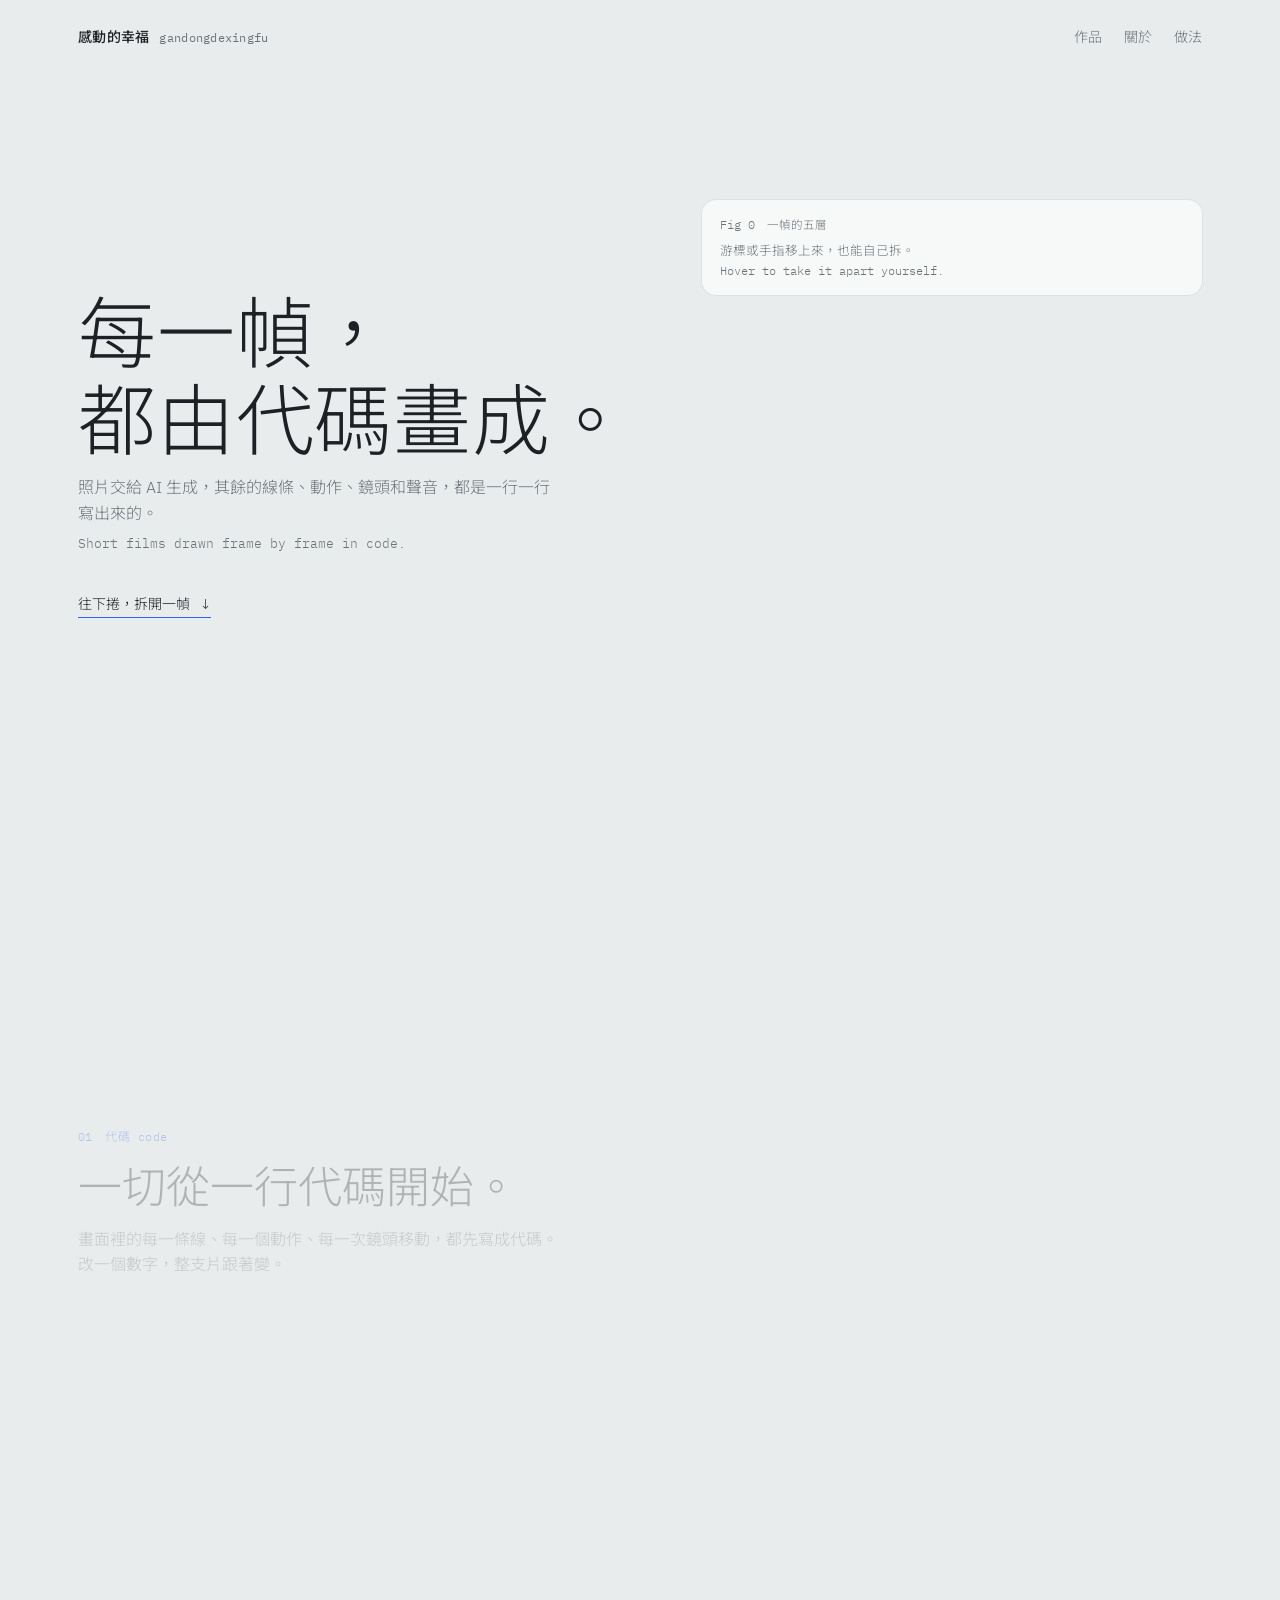
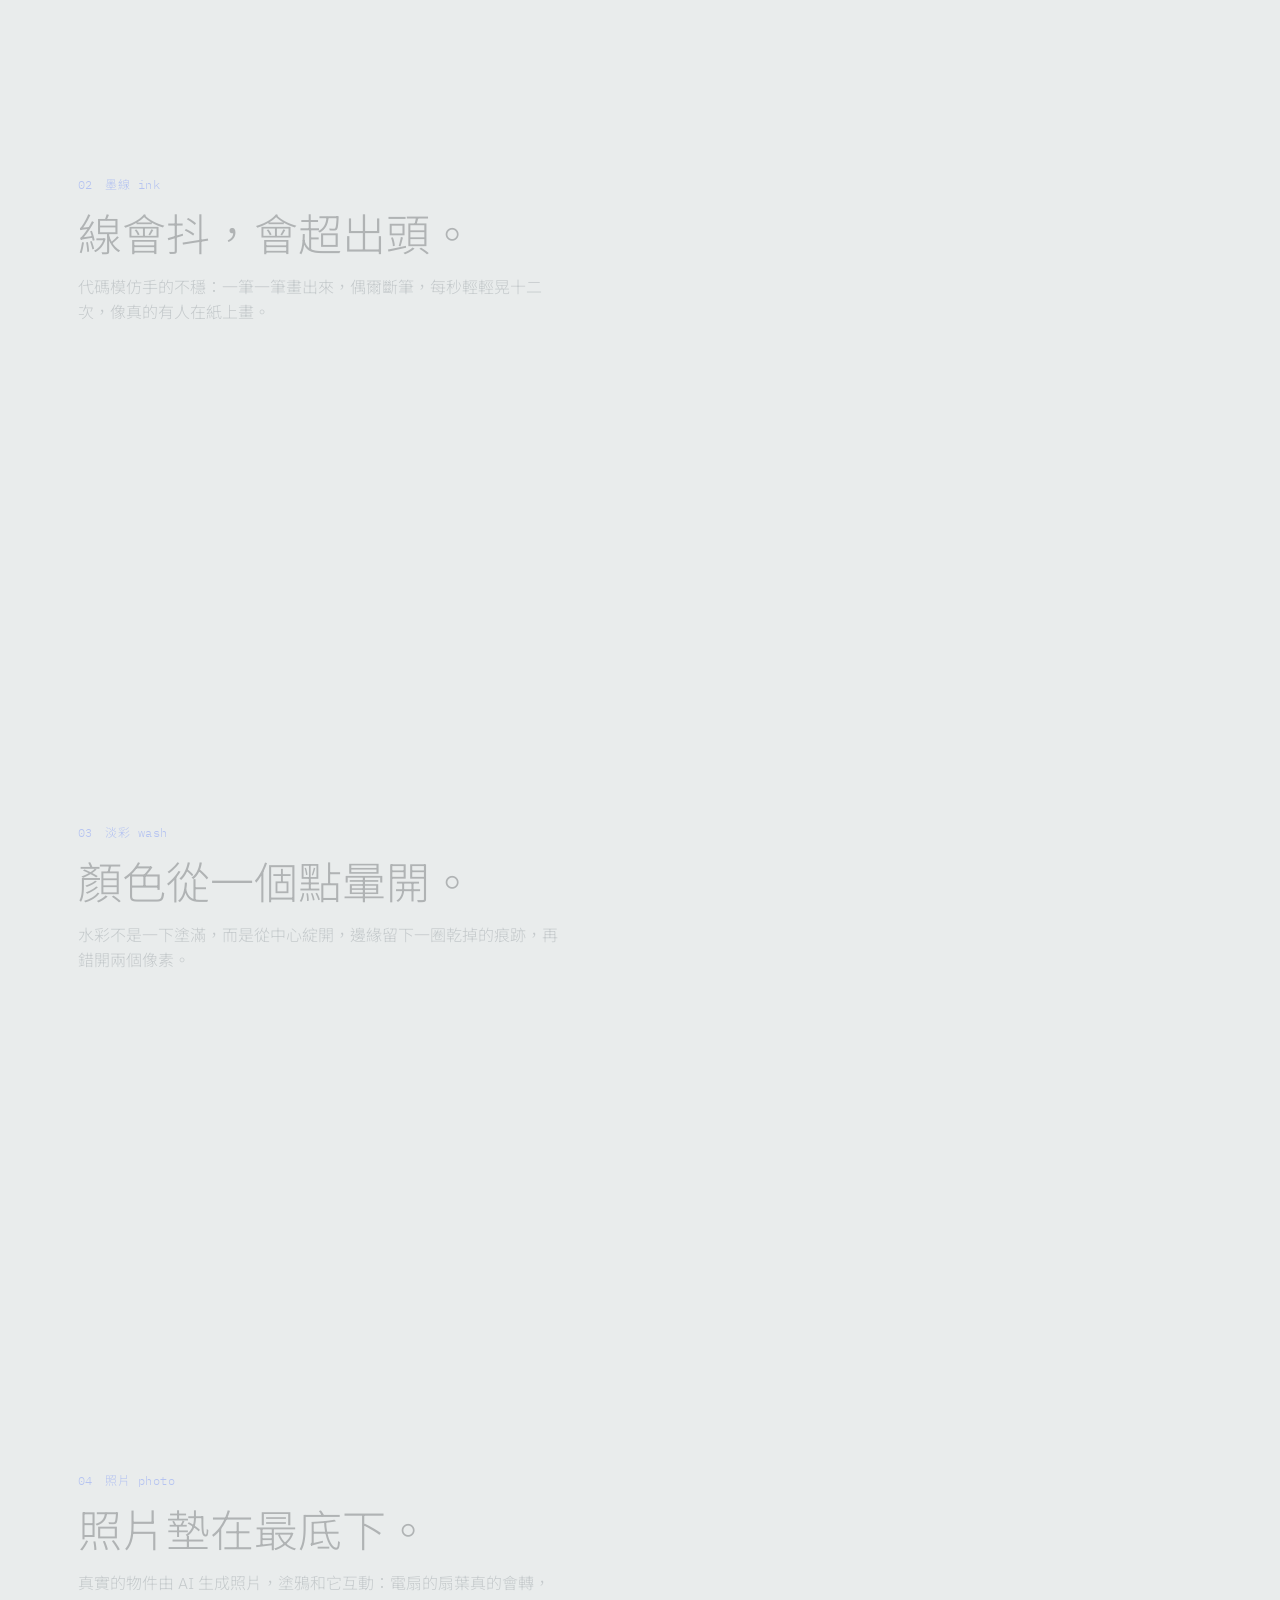
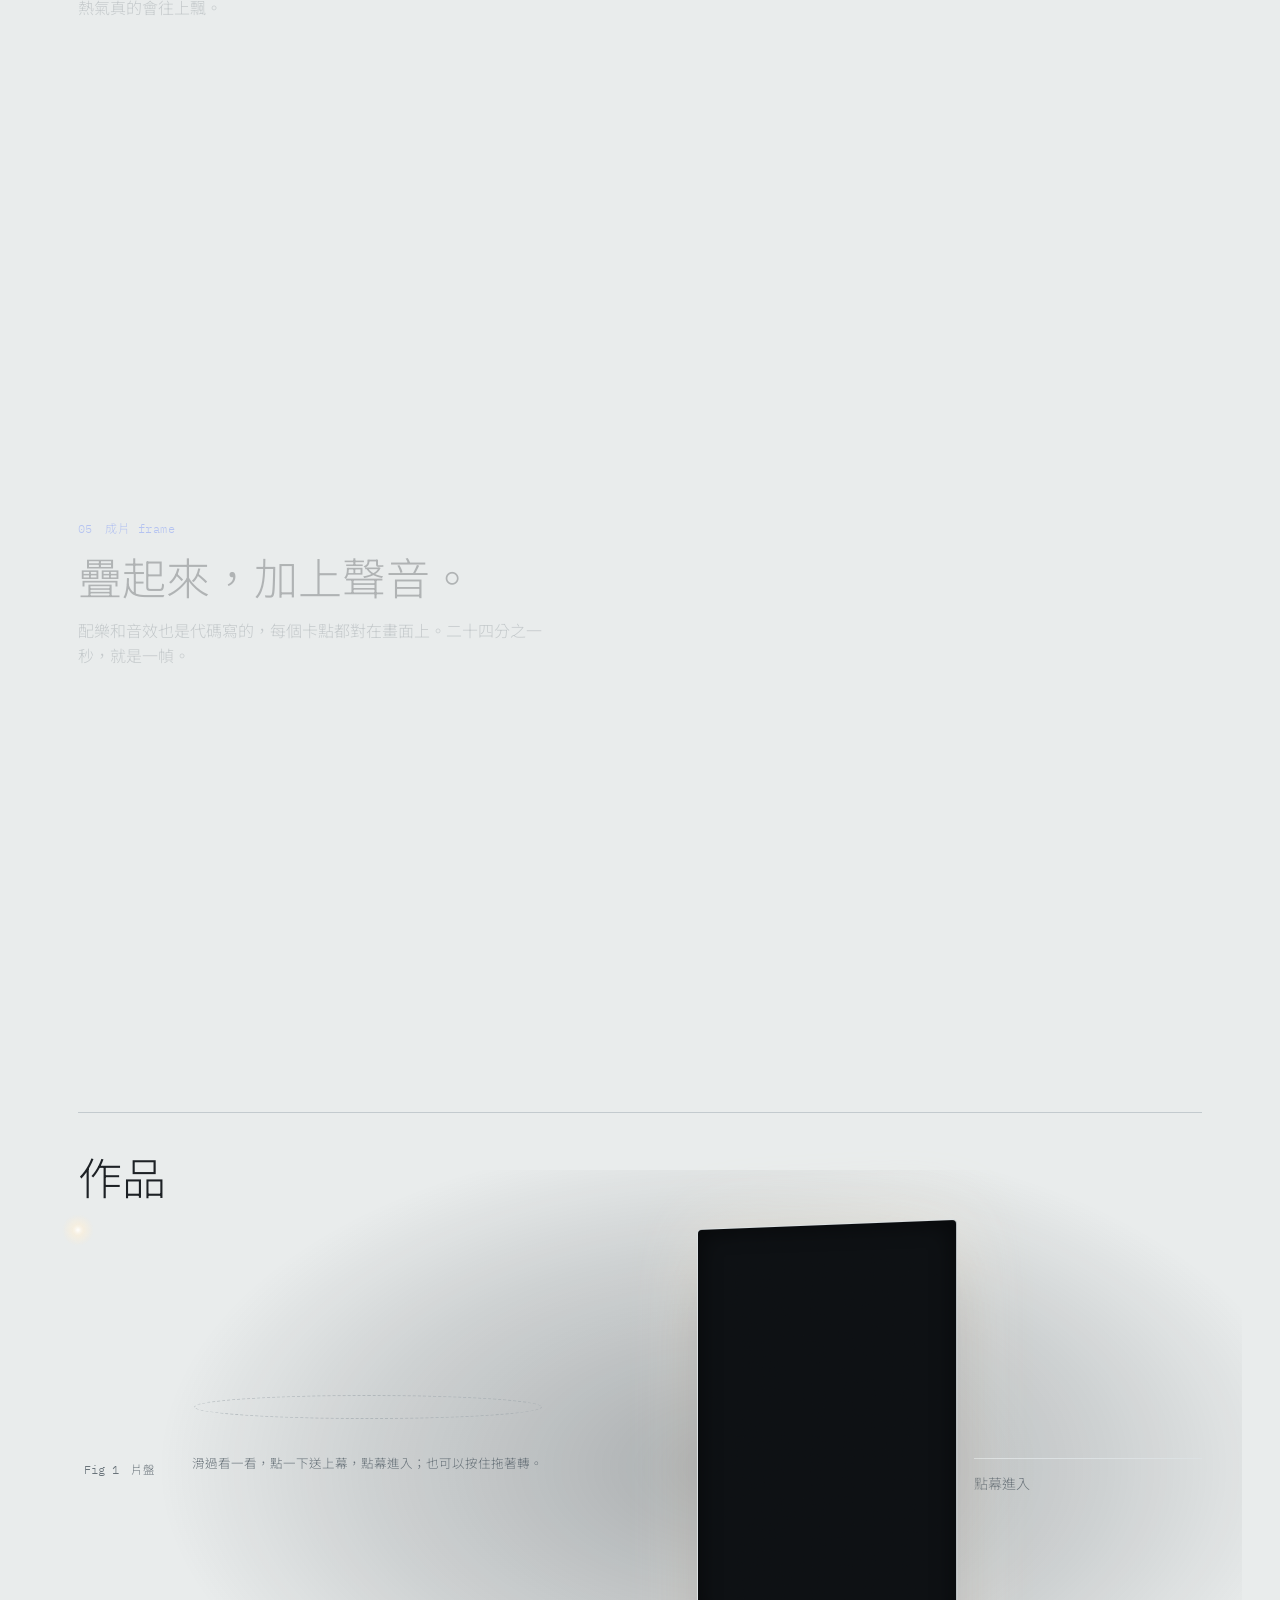
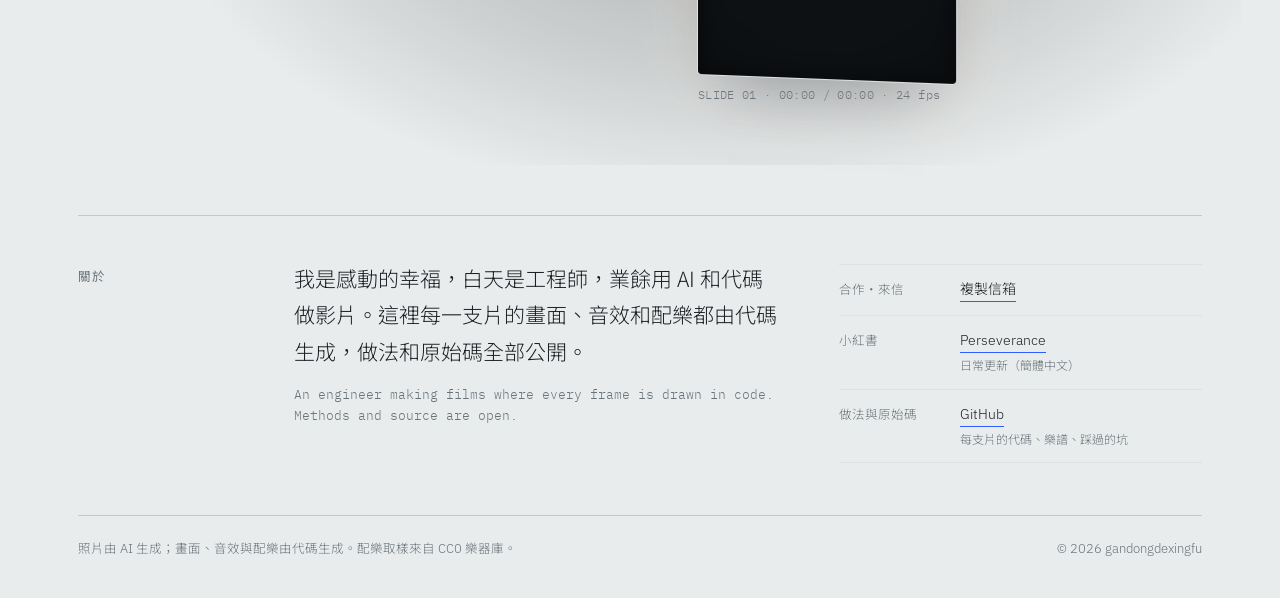
==== index.html @ 00708398 "「關於」改成三欄：標籤｜放大的自我介紹｜聯絡方式一列一列排，頂端對齊，加 GitHub 做法連結 Co-Authored-By: Claude Opus 5.5 <noreply@anthropic." ====
<!doctype html>
<html lang="zh-Hant">
<head>
<meta charset="utf-8">
<meta name="viewport" content="width=device-width, initial-scale=1">
<title>感動的幸福 · 代碼影像</title>
<meta name="description" content="每一幀都由代碼畫成的短片作品集。Short films where every frame is drawn in code.">
<link rel="icon" href="favicon.svg" type="image/svg+xml">
<link rel="icon" href="favicon-32.png" sizes="32x32" type="image/png">
<link rel="apple-touch-icon" href="apple-touch-icon.png">
<meta name="theme-color" content="#E9ECEC">
<meta property="og:type" content="website">
<meta property="og:site_name" content="感動的幸福">
<meta property="og:title" content="感動的幸福 · 每一幀，都由代碼畫成。">
<meta property="og:description" content="用代碼一幀一幀畫出來的短片作品集。滑過指紋，在片中前後移動。">
<meta property="og:url" content="https://gandongdexingfu.github.io/">
<meta property="og:image" content="https://gandongdexingfu.github.io/media/og.jpg">
<meta property="og:image:width" content="1200">
<meta property="og:image:height" content="630">
<meta name="twitter:card" content="summary_large_image">
<meta name="twitter:image" content="https://gandongdexingfu.github.io/media/og.jpg">
<link rel="preconnect" href="https://fonts.googleapis.com">
<link rel="preconnect" href="https://fonts.gstatic.com" crossorigin>
<link href="https://fonts.googleapis.com/css2?family=IBM+Plex+Mono:wght@400;500&family=IBM+Plex+Sans:wght@300;400;500&family=Noto+Sans+TC:wght@300;400;500&display=swap" rel="stylesheet">
<link rel="stylesheet" href="assets/site.css">
</head>
<body>
<div class="wrap">
  <header class="top">
    <a class="mark" href="./">感動的幸福<span>gandongdexingfu</span></a>
    <nav class="top"><a href="#works">作品</a><a href="#about">關於</a><a href="https://github.com/gandongdexingfu/lemo-opuscar/tree/main/mine">做法</a></nav>
  </header>

  <!-- 開場：往下捲，主圖黏在右邊，一層一層拆開一幀 -->
  <section class="story" id="story" aria-label="一幀畫面是怎麼做出來的">
    <div class="story-hero step" data-layer="">
      <h1 class="lines"><span>每一幀，</span><span>都由代碼畫成。</span></h1>
      <p class="rise">照片交給 AI 生成，其餘的線條、動作、鏡頭和聲音，都是一行一行寫出來的。
        <span class="en">Short films drawn frame by frame in code.</span></p>
      <a class="cue rise" href="#step-1">往下捲，拆開一幀<span aria-hidden="true">↓</span></a>
    </div>
    <div class="story-fig">
      <figure class="fig hero-fig" id="hero" data-tilt="3" data-lift="10" data-label="一幀畫面拆成五層：代碼、墨線、淡彩、照片、成片。">
        <div class="fig-head"><span>Fig 0　一幀的五層</span><span class="fig-read" aria-live="polite"></span></div>
        <div class="fig-stage"></div>
        <figcaption>游標或手指移上來，也能自己拆。<span class="en">Hover to take it apart yourself.</span></figcaption>
      </figure>
    </div>
    <ol class="story-steps">
      <li class="step" id="step-1" data-layer="code"><span class="n">01　代碼 code</span><h2>一切從一行代碼開始。</h2><p>畫面裡的每一條線、每一個動作、每一次鏡頭移動，都先寫成代碼。改一個數字，整支片跟著變。</p></li>
      <li class="step" data-layer="ink"><span class="n">02　墨線 ink</span><h2>線會抖，會超出頭。</h2><p>代碼模仿手的不穩：一筆一筆畫出來，偶爾斷筆，每秒輕輕晃十二次，像真的有人在紙上畫。</p></li>
      <li class="step" data-layer="wash"><span class="n">03　淡彩 wash</span><h2>顏色從一個點暈開。</h2><p>水彩不是一下塗滿，而是從中心綻開，邊緣留下一圈乾掉的痕跡，再錯開兩個像素。</p></li>
      <li class="step" data-layer="photo"><span class="n">04　照片 photo</span><h2>照片墊在最底下。</h2><p>真實的物件由 AI 生成照片，塗鴉和它互動：電扇的扇葉真的會轉，熱氣真的會往上飄。</p></li>
      <li class="step" data-layer="frame"><span class="n">05　成片 frame</span><h2>疊起來，加上聲音。</h2><p>配樂和音效也是代碼寫的，每個卡點都對在畫面上。二十四分之一秒，就是一幀。</p></li>
    </ol>
  </section>

  <section class="gallery" id="works" aria-labelledby="works-h">
    <div class="gallery-head reveal">
      <h2 id="works-h">作品</h2>
      <p class="stat" id="stat"></p>
    </div>
    <!-- 電腦版：幻燈機。轉盤懸在左邊，閱讀位置的那張射出光束，打在右邊的幕上；手機版：下面的卡片列表 -->
    <div class="projector reveal" id="shelf">
      <div class="proj-tray">
        <div class="float">
          <figure class="fig bare" id="tray" data-label="幻燈片轉盤：每張幻燈片是一支作品。">
            <div class="fig-head"><span>Fig 1　片盤</span><span class="fig-read" aria-live="polite"></span></div>
            <div class="fig-stage"></div>
          </figure>
        </div>
        <div class="float-shadow" aria-hidden="true"></div>
        <p class="proj-hint">滑過看一看，點一下送上幕，點幕進入；也可以按住拖著轉。</p>
      </div>
      <svg class="beam" id="beam" aria-hidden="true"><defs>
        <filter id="bW" x="-30%" y="-60%" width="160%" height="220%"><feGaussianBlur stdDeviation="18"/></filter>
        <filter id="bM" x="-20%" y="-40%" width="140%" height="180%"><feGaussianBlur stdDeviation="7"/></filter>
        <filter id="bS" x="-20%" y="-40%" width="140%" height="180%"><feGaussianBlur stdDeviation="3"/></filter>
        <linearGradient id="gHalo" gradientUnits="userSpaceOnUse"><stop offset="0" class="s" style="stop-opacity:.26"/><stop offset=".55" class="s" style="stop-opacity:.07"/><stop offset="1" class="s" style="stop-opacity:.05"/></linearGradient>
        <linearGradient id="gBody" gradientUnits="userSpaceOnUse"><stop offset="0" class="s" style="stop-opacity:.55"/><stop offset=".4" class="s" style="stop-opacity:.2"/><stop offset="1" class="s" style="stop-opacity:.1"/></linearGradient>
        <linearGradient id="gCore" gradientUnits="userSpaceOnUse"><stop offset="0" class="s" style="stop-opacity:.85"/><stop offset=".35" class="s" style="stop-opacity:.18"/><stop offset="1" class="s" style="stop-opacity:0"/></linearGradient>
        <radialGradient id="gSrc"><stop offset="0" style="stop-color:#fff;stop-opacity:.95"/><stop offset=".35" class="s" style="stop-opacity:.55"/><stop offset="1" class="s" style="stop-opacity:0"/></radialGradient>
      </defs><g class="beam-light"><path class="halo" fill="url(#gHalo)" filter="url(#bW)"/><path class="body" fill="url(#gBody)" filter="url(#bM)"/><path class="core" fill="url(#gCore)" filter="url(#bS)"/><circle class="src" r="16" fill="url(#gSrc)"/></g><path class="beam-edge"/></svg>
      <canvas class="dust" id="dust" aria-hidden="true"></canvas>
      <div class="proj-screen">
        <a class="screen" id="screen" href="#" aria-label="進入這支片">
          <video muted playsinline loop preload="none"></video>
          <img class="ghost" alt="" aria-hidden="true">
          <span class="grain" aria-hidden="true"></span>
          <span class="blank-frame" aria-hidden="true"></span>
          <span class="screen-go" aria-hidden="true">看這支片 →</span>
        </a>
        <div class="screen-read" id="screenRead">SLIDE 01 · 00:00 / 00:00 · 24 fps</div>
        <div class="proj-text" id="peek">
          <div class="card-head"><span class="p-fig"></span><span class="p-tag"></span></div>
          <h3 class="p-title"></h3><div class="en p-en"></div><p class="p-blurb"></p>
          <div class="p-go-link"><span class="p-go">點幕進入</span><span class="meta p-meta"></span></div>
        </div>
      </div>
    </div>
    <div class="filters reveal" id="filters" role="toolbar" aria-label="按風格篩選"></div>
    <div class="works" id="grid"></div>
  </section>

  <section class="about" id="about" aria-labelledby="about-h">
    <h2 id="about-h">關於</h2>
    <div class="about-body">
      <p>我是感動的幸福，白天是工程師，業餘用 AI 和代碼做影片。這裡每一支片的畫面、音效和配樂都由代碼生成，做法和原始碼全部公開。</p>
      <p class="en">An engineer making films where every frame is drawn in code. Methods and source are open.</p>
    </div>
    <dl class="contact">
      <div><dt>合作・來信</dt>
      <dd><button type="button" class="mail" data-m="=02bj5yav9Gb0V3bARTM0cnblh2Yhlma">複製信箱</button><span class="mail-out" aria-live="polite"></span></dd></div>
      <div><dt>小紅書</dt>
      <dd><a href="https://xhslink.cn/o/74lCxxGtSwO" target="_blank" rel="noopener">Perseverance</a><span class="note">日常更新（簡體中文）</span></dd></div>
      <div><dt>做法與原始碼</dt>
      <dd><a href="https://github.com/gandongdexingfu/lemo-opuscar/tree/main/mine" target="_blank" rel="noopener">GitHub</a><span class="note">每支片的代碼、樂譜、踩過的坑</span></dd></div>
    </dl>
  </section>

  <footer>
    <span>照片由 AI 生成；畫面、音效與配樂由代碼生成。配樂取樣來自 CC0 樂器庫。</span>
    <span>© 2026 gandongdexingfu</span>
  </footer>
</div>

<script src="assets/site.js"></script>
<script src="assets/tilt.js" defer></script>
<script src="assets/hairline/kernel.js"></script>
<script src="assets/figures.js"></script>
<script src="assets/hairline/frame.js"></script>
<script>
const calm = matchMedia('(prefers-reduced-motion: reduce)').matches;
// 開場：哪一段文字走到畫面中線，主圖就亮哪一層
const hero = FIG.mount(document.getElementById('hero'), 'frame', { rest: '← 移過來 →', intro: true });
const steps = [...document.querySelectorAll('#story .step')];
let now = null;
const pick = el => {
  if (el === now) return; now = el;
  steps.forEach(s => s.classList.toggle('on', s === el));
  const layer = el.dataset.layer || null;
  if (layer) hero.stopIntro();
  hero.point(layer);
};
const io = new IntersectionObserver(es => es.forEach(e => { if (e.isIntersecting) pick(e.target); }), { rootMargin: '-48% 0px -48% 0px' });
steps.forEach(s => io.observe(s));
</script>
<script>
// 捲進畫面時輕輕浮起
const rise = new IntersectionObserver(es => es.forEach(e => { if (e.isIntersecting) { e.target.classList.add('in'); rise.unobserve(e.target); } }), { rootMargin: '0px 0px -8% 0px' });
const watch = el => calm ? el.classList.add('in') : rise.observe(el);
document.querySelectorAll('.reveal').forEach(watch);

SITE.load('').then(([WORKS, FP]) => {
  const grid = document.getElementById('grid');
  const total = WORKS.reduce((a, w) => a + FP[w.id].dur, 0);
  document.getElementById('stat').textContent = `${WORKS.length} 支片 · 共 ${Math.floor(total / 60)} 分 ${Math.round(total % 60)} 秒 · 每一幀都是代碼`;
  // 風格篩選：從作品資料自動長出按鈕
  const bar = document.getElementById('filters'), styles = [...new Set(WORKS.map(w => w.style))];
  const mk = (label, key, n) => { const b = document.createElement('button'); b.type = 'button'; b.dataset.key = key; b.setAttribute('aria-pressed', key === '*'); b.innerHTML = `${label}<span>${n}</span>`; bar.appendChild(b); };
  mk('全部', '*', WORKS.length); styles.forEach(st => mk(st, st, WORKS.filter(w => w.style === st).length));
  const apply = key => { bar.querySelectorAll('button').forEach(b => b.setAttribute('aria-pressed', b.dataset.key === key)); grid.querySelectorAll('.card').forEach(p => { p.hidden = key !== '*' && p.dataset.style !== key; }); try { history.replaceState(null, '', key === '*' ? location.pathname : '?style=' + encodeURIComponent(key) + '#works'); } catch (e) {} };
  bar.addEventListener('click', e => { const b = e.target.closest('button'); if (b) apply(b.dataset.key); });
  WORKS.forEach((w, i) => {
    const D = FP[w.id].dur, n = w.chapters.length;
    const a = document.createElement('a'); a.className = 'card reveal'; a.dataset.tilt = '6'; a.href = `works/${w.id}/`; a.dataset.style = w.style; a.style.setProperty('--d', i * 90 + 'ms');
    a.innerHTML = `
      <div class="card-head"><span>${w.fig}</span><span><span class="style-tag">${SITE.esc(w.style)}</span>　${w.date}</span></div>
      <div class="card-stage"><img src="media/${w.id}.webp" alt="${SITE.esc(w.title)}的畫面" loading="lazy" decoding="async"></div>
      <div class="card-body"><h3>${SITE.esc(w.title)}</h3><div class="en">${SITE.esc(w.en)}</div><p>${SITE.esc(w.blurb)}</p></div>
      <div class="card-go"><span>看這支片</span><span class="meta">${D.toFixed(0)} 秒 · ${n} 段</span><span class="arrow" aria-hidden="true">→</span></div>`;
    grid.appendChild(a); watch(a);
  });
  const st0 = new URLSearchParams(location.search).get('style'); if (st0 && styles.includes(st0)) apply(st0);

  // —— 幻燈機：轉盤上一支作品一張幻燈片（新到舊），空位是「製作中」；閱讀位置的那張投在幕上 ——
  window.BIN = WORKS.map(w => [w.title, FP[w.id].dur, w.thumb]);
  const shelf = document.getElementById('shelf'), screen = document.getElementById('screen'), vid = screen.querySelector('video'), ghost = screen.querySelector('.ghost');
  const peek = document.getElementById('peek'), $ = c => peek.querySelector(c), sread = document.getElementById('screenRead'), go = null;
  const mmss = t => `${String(Math.floor(t / 60)).padStart(2, '0')}:${String(Math.floor(t % 60)).padStart(2, '0')}`;
  let onScreen = -2, slideNo = 0;
  const text = i => {
    const w = WORKS[i];
    peek.classList.toggle('blank', !w); screen.classList.toggle('blank', !w);
    if (!w) {
      screen.removeAttribute('href');
      $('.p-fig').textContent = 'Fig —'; $('.p-tag').textContent = '製作中';
      $('.p-title').textContent = '下一支片'; $('.p-en').textContent = 'Coming next';
      $('.p-blurb').textContent = '還在代碼裡，沒被畫出來。這一格先空著，留給下一支片。';
      $('.p-go').textContent = '敬請期待'; $('.p-meta').textContent = '';
      return;
    }
    screen.href = `works/${w.id}/`;
    $('.p-fig').textContent = w.fig; $('.p-tag').textContent = `${w.style}　${w.date}`;
    $('.p-title').textContent = w.title; $('.p-en').textContent = w.en; $('.p-blurb').textContent = w.blurb;
    $('.p-go').textContent = '點幕進入'; $('.p-meta').textContent = `${FP[w.id].dur.toFixed(0)} 秒 · ${w.chapters.length} 段`;
  };
  const readout = () => { const w = WORKS[onScreen], D = w ? FP[w.id].dur : 0; sread.textContent = `SLIDE ${String(slideNo).padStart(2, '0')} · ${mmss(w ? vid.currentTime : 0)} / ${mmss(D)} · 24 fps`; };
  vid.addEventListener('timeupdate', readout);
  // 換片：幕先暗一下，換上新片，再帶一點閃爍亮起來（像真的幻燈機）
  const project = i => {
    if (i === onScreen) return;
    onScreen = i; slideNo = i + 1; ghost.classList.remove('on');
    screen.classList.remove('flick'); screen.classList.add('dark');
    setTimeout(() => {
      const w = WORKS[i];
      if (w) { vid.poster = `media/${w.id}.webp`; vid.src = `media/${w.id}.mp4`; vid.play().catch(() => {}); } else { vid.pause(); vid.removeAttribute('src'); vid.removeAttribute('poster'); vid.load(); }
      text(i); readout();
      screen.classList.remove('dark'); void screen.offsetWidth; screen.classList.add('flick');
    }, calm ? 0 : 160);
  };
  // 滑過別張：幕上淡淡浮出它的影子，像對焦前
  const preview = i => {
    const w = WORKS[i];
    if (i < 0 || i === onScreen || !w) { ghost.classList.remove('on'); return; }
    ghost.src = `media/${w.id}.webp`; ghost.classList.add('on');
  };
  project(0);
  FIG.load('assets/hairline/carousel.js').then(() => {
    let atRead = 0, dragged = false, x0 = 0;
    const idx = t => { const m = /^(\d+) · /.exec(t); return m ? +m[1] - 1 : -1; };
    const tray = FIG.mount(document.getElementById('tray'), 'carousel', { rest: '滑過 · 點選 · 拖動', onRead: t => {
      const i = idx(t);
      if (i >= 0 && dragged) { atRead = i; project(i); } // 拖著轉：停在前面的那張直接上幕
      preview(t === 'rest' ? -1 : i);
    } });
    const st = tray.stage;
    // 不用瀏覽器的 click：按下到放開之間轉盤在轉、幻燈片前後順序重排，瀏覽器會把那次點擊丟掉。
    // 改成自己記：按下時選中哪一張就立刻送上幕。轉盤只負責選片；要進入作品頁，點幕。
    let downIdx = -1, wasRead = false;
    st.addEventListener('pointerdown', e => {
      dragged = false; x0 = e.clientX;
      downIdx = idx(tray.text); wasRead = downIdx === atRead; // 轉盤圖自己的 pointerdown 先跑，讀數已經是被按下的那張
      if (downIdx >= 0 && !wasRead) { atRead = downIdx; project(downIdx); }
    });
    st.addEventListener('pointermove', e => { if (e.buttons && Math.abs(e.clientX - x0) > 6) dragged = true; });
    addEventListener('pointerup', () => { downIdx = -1; });
    // 光束：從閱讀位置那張幻燈片的鏡頭射出，向幕發散。三層：外圈的散光、光錐本體、中心最亮的一束；
    // 越靠近鏡頭越亮，越遠越淡；邊緣是糊的；光裡有灰塵在飄；光的顏色跟著幕上的畫面變，幕的四周被照亮
    const beam = document.getElementById('beam'), dust = document.getElementById('dust'), dx = dust.getContext('2d');
    const halo = beam.querySelector('.halo'), body = beam.querySelector('.body'), core = beam.querySelector('.core'), src = beam.querySelector('.src'), edge = beam.querySelector('.beam-edge');
    const grads = ['gHalo', 'gBody', 'gCore'].map(id => document.getElementById(id));
    let live = false, flick = 1, flickT = 0, geo = null;
    const motes = Array.from({ length: 70 }, () => ({ s: Math.random(), w: Math.random() * 2 - 1, v: .02 + Math.random() * .05, ph: Math.random() * 6.28, r: .5 + Math.random() * 1.3 }));
    const tint = document.createElement('canvas'); tint.width = 6; tint.height = 10; const tx = tint.getContext('2d', { willReadFrequently: true });
    let tintT = 0;
    const sampleTint = now => {
      if (now - tintT < 450 || vid.paused || vid.readyState < 2) return; tintT = now;
      try {
        tx.drawImage(vid, 0, 0, 6, 10); const d = tx.getImageData(0, 0, 6, 10).data; let r = 0, g = 0, b = 0;
        for (let k = 0; k < d.length; k += 4) { r += d[k]; g += d[k + 1]; b += d[k + 2]; }
        const n = d.length / 4, mix = (c, w) => Math.round(c / n * .45 + w * .55); // 一半是畫面的顏色，一半是燈泡的暖白
        shelf.style.setProperty('--beam', `${mix(r, 255)} ${mix(g, 240)} ${mix(b, 214)}`);
      } catch (e) {}
    };
    const aim = now => {
      if (!live) return;
      const b = shelf.getBoundingClientRect(), s = st.getBoundingClientRect(), m = st.querySelector('svg [class~="dot"]').getBoundingClientRect(), r = screen.getBoundingClientRect();
      const ox = m.left + m.width / 2 - b.left, oy = m.top - b.top + s.height * 0.13, sx = r.left - b.left + 3, t = r.top - b.top + 4, u = r.bottom - b.top - 4, my = (t + u) / 2;
      if (now - flickT > 90) { flickT = now; flick = calm ? 1 : .93 + Math.random() * .07; } // 燈泡的電流不穩：光輕輕地抖
      beam.setAttribute('viewBox', `0 0 ${b.width} ${b.height}`);
      beam.style.opacity = flick;
      grads.forEach(gr => { gr.setAttribute('x1', ox); gr.setAttribute('y1', oy); gr.setAttribute('x2', sx); gr.setAttribute('y2', my); });
      const cone = (a, spread, over = 0) => `M${ox} ${oy - a}L${sx + over} ${t - spread}L${sx + over} ${u + spread}L${ox} ${oy + a}Z`;
      halo.setAttribute('d', cone(16, 34, 30)); body.setAttribute('d', cone(5, 2)); core.setAttribute('d', `M${ox} ${oy - 2}L${sx} ${my - (u - t) * .22}L${sx} ${my + (u - t) * .22}L${ox} ${oy + 2}Z`);
      src.setAttribute('cx', ox); src.setAttribute('cy', oy);
      edge.setAttribute('d', `M${ox} ${oy - 5}L${sx} ${t}M${ox} ${oy + 5}L${sx} ${u}`);
      // 灰塵：在光錐裡慢慢往幕的方向飄，靠中間的比較亮，一閃一閃
      const dpr = Math.min(2, devicePixelRatio || 1);
      if (dust.width !== Math.round(b.width * dpr)) { dust.width = Math.round(b.width * dpr); dust.height = Math.round(b.height * dpr); }
      dx.setTransform(dpr, 0, 0, dpr, 0, 0); dx.clearRect(0, 0, b.width, b.height);
      const col = getComputedStyle(shelf).getPropertyValue('--beam').trim() || '255 240 214';
      motes.forEach(q => {
        if (!calm) { q.s += q.v / 60; q.ph += .03; if (q.s > 1) { q.s = 0; q.w = Math.random() * 2 - 1; } }
        const ww = q.w + Math.sin(q.ph) * .06, x = ox + (sx - ox) * q.s, half = 5 + ((u - t) / 2 - 5) * q.s, y = oy + (my - oy) * q.s + ww * half;
        const a = (1 - Math.abs(ww) * .7) * Math.sin(q.s * Math.PI) * (.35 + .35 * Math.sin(q.ph * 2.3)) * flick;
        dx.fillStyle = `rgb(${col} / ${Math.max(0, a).toFixed(3)})`; dx.beginPath(); dx.arc(x, y, q.r, 0, 6.283); dx.fill();
      });
      sampleTint(now);
      requestAnimationFrame(aim);
    };
    new IntersectionObserver(es => es.forEach(e => { const was = live; live = e.isIntersecting; if (live && !was) requestAnimationFrame(aim); })).observe(shelf);
    // 開場捲完「成片」：那一幀離開主圖，沿著弧線飛進轉盤，落在閱讀位置的那張幻燈片上
    if (!calm && matchMedia('(min-width: 901px)').matches) {
      const heroFig = document.getElementById('hero'), story = document.getElementById('story');
      const courier = document.createElement('div'); courier.className = 'courier'; courier.setAttribute('aria-hidden', 'true');
      courier.innerHTML = '<svg viewBox="0 0 54 96"><rect x="1" y="1" width="52" height="94" rx="5"/><rect x="10" y="6" width="34" height="84" rx="2"/>' +
        Array.from({ length: 9 }, (_, k) => `<rect x="3" y="${8 + k * 9.6}" width="4" height="5" rx="1"/><rect x="47" y="${8 + k * 9.6}" width="4" height="5" rx="1"/>`).join('') + '</svg>';
      document.body.appendChild(courier);
      // 一次性的飛行：捲過開場結尾的那一刻自己飛完（約 1.1 秒），落地就消失；中途停下也不會留在半空。
      // 往回捲到開場裡面，下次再往下捲會重新飛一次。
      let state = 'ready', t0 = 0;
      const DUR = 1100;
      const frame = now => {
        if (state !== 'flying') return;
        const p = Math.min(1, (now - t0) / DUR), e = p < .5 ? 2 * p * p : 1 - Math.pow(-2 * p + 2, 2) / 2;
        const f = heroFig.querySelector('.fig-stage').getBoundingClientRect(), m = st.querySelector('svg [class~="dot"]').getBoundingClientRect();
        const x0 = f.left + f.width * 0.42, y0 = Math.max(110, f.top + f.height * 0.5), x1 = m.left + m.width / 2, y1 = m.top + st.getBoundingClientRect().height * 0.13;
        const cx = (x0 + x1) / 2 - 90, cy = Math.max(90, Math.min(y0, y1) - 70);
        const x = (1 - e) ** 2 * x0 + 2 * (1 - e) * e * cx + e * e * x1, y = (1 - e) ** 2 * y0 + 2 * (1 - e) * e * cy + e * e * y1;
        courier.style.transform = `translate(${x}px, ${y}px) translate(-50%, -50%) scale(${1.25 - e * .85}) rotate(${-14 * Math.sin(e * Math.PI)}deg)`;
        courier.style.opacity = Math.min(1, p / .08, (1 - e) / .14);
        if (p < 1) return requestAnimationFrame(frame);
        state = 'done'; courier.style.opacity = 0;
        screen.classList.remove('flick'); void screen.offsetWidth; screen.classList.add('flick');
      };
      const watch = () => {
        const sb = story.getBoundingClientRect(), pb = shelf.getBoundingClientRect(), vh = innerHeight;
        heroFig.style.setProperty('--gone', sb.bottom < vh * 0.62 ? 1 : 0);
        if (state === 'ready' && sb.bottom < vh * 0.6 && pb.top < vh) { state = 'flying'; t0 = performance.now(); requestAnimationFrame(frame); }
        if (state === 'done' && sb.bottom > vh * 0.85) { state = 'ready'; courier.style.opacity = 0; }
      };
      addEventListener('scroll', watch, { passive: true }); watch();
    }
  });
  // 進入作品頁：支援的瀏覽器裡，幕會直接放大成作品頁的播放器
  const enter = () => { const w = WORKS[onScreen]; if (w) location.href = `works/${w.id}/`; };
});
// 信箱不寫明文：存成反轉的 base64，點按鈕才組回並複製
document.querySelectorAll('button.mail').forEach(b => b.addEventListener('click', async () => {
  const m = atob(b.dataset.m.split('').reverse().join('')), out = b.nextElementSibling;
  try { await navigator.clipboard.writeText(m); out.textContent = '已複製：' + m; }
  catch { out.textContent = m; }
}));
</script>
</body>
</html>
---- assets/site.css ----
:root {
  --page: #E9ECEC;
  --plate: #F7F8F8;
  --ink: #1D2125;
  --dim: #69737A;
  --line: #C3CACE;
  --faint: #DCE1E3;
  --signal: #2F5BFF;
  --edge: #98A1A7;
  --sans: "IBM Plex Sans", "Noto Sans TC", system-ui, sans-serif;
  --mono: "IBM Plex Mono", "Noto Sans TC", ui-monospace, monospace;
}
@media (prefers-color-scheme: dark) {
  :root:not([data-theme="light"]) { --page: #15191C; --plate: #1C2126; --ink: #E6EAEC; --dim: #8D979E; --line: #3A434A; --faint: #283037; --signal: #7C98FF; --edge: #5E686F; }
}
:root[data-theme="dark"] { --page: #15191C; --plate: #1C2126; --ink: #E6EAEC; --dim: #8D979E; --line: #3A434A; --faint: #283037; --signal: #7C98FF; --edge: #5E686F; }

* { box-sizing: border-box; }
html { -webkit-text-size-adjust: 100%; }
body { margin: 0; background: var(--page); color: var(--ink); font-family: var(--sans); font-weight: 300; line-height: 1.6; }
a { color: inherit; }
:focus-visible { outline: 1.5px solid var(--signal); outline-offset: 3px; border-radius: 4px; }

.wrap { max-width: 1180px; margin: 0 auto; padding: 0 28px; }
header.top { display: flex; justify-content: space-between; align-items: baseline; padding: 26px 0 0; font-size: 14px; }
.mark { font-weight: 500; letter-spacing: .02em; text-decoration: none; }
.mark span { color: var(--dim); font-family: var(--mono); font-size: 12px; margin-left: 10px; font-weight: 400; }
nav.top a { text-decoration: none; color: var(--dim); margin-left: 22px; }
nav.top a:hover { color: var(--ink); }

.intro { padding: 72px 0 64px; display: grid; grid-template-columns: minmax(0, 1fr) minmax(0, 500px); gap: 56px; align-items: center; }
.intro-text { max-width: 640px; }
.intro h1 { font-family: "Noto Sans TC", var(--sans); font-weight: 300; font-size: clamp(34px, 5.2vw, 60px); line-height: 1.18; letter-spacing: .01em; margin: 0; }
.intro p { margin: 22px 0 0; color: var(--dim); font-size: 16px; max-width: 34em; }
.intro p .en { display: block; font-family: var(--mono); font-size: 12.5px; margin-top: 6px; }

.filters { display: flex; flex-wrap: wrap; gap: 8px 22px; padding: 0 0 22px; font-size: 14px; }
.filters button { font: inherit; background: none; border: 0; padding: 4px 0; color: var(--dim); cursor: pointer; border-bottom: 1.5px solid transparent; }
.filters button:hover { color: var(--ink); }
.filters button[aria-pressed="true"] { color: var(--ink); border-bottom-color: var(--signal); }
.filters button span { font-family: var(--mono); font-size: 11.5px; margin-left: 5px; color: var(--dim); }
.plate[hidden] { display: none; }
.style-tag { color: var(--ink); }
.works { display: grid; grid-template-columns: repeat(2, minmax(0, 1fr)); gap: 28px; padding-bottom: 96px; }
.plate { background: var(--plate); border-radius: 14px; padding: 18px 20px 16px; box-shadow: 0 0 0 1px var(--faint); display: flex; flex-direction: column; }
.plate-head, .plate-foot { display: flex; justify-content: space-between; font-family: var(--mono); font-size: 11.5px; color: var(--dim); }
.stage { position: relative; margin: 16px auto 0; width: min(100%, 300px); aspect-ratio: 9 / 16; border-radius: 6px; overflow: hidden; background: var(--faint); cursor: ew-resize; }
.stage video, .stage img { position: absolute; inset: 0; width: 100%; height: 100%; object-fit: cover; display: block; }
.stage .hint { position: absolute; left: 50%; bottom: 12px; transform: translateX(-50%); font-family: var(--mono); font-size: 11px; color: #fff; background: rgba(20,24,28,.55); padding: 3px 9px; border-radius: 999px; pointer-events: none; transition: opacity .3s; white-space: nowrap; }
.stage:hover .hint, .stage.scrubbing .hint { opacity: 0; }

.title { margin: 20px 0 0; }
.title h2 { font-family: "Noto Sans TC", var(--sans); font-weight: 400; font-size: 24px; margin: 0; letter-spacing: .02em; }
.title .en { font-size: 14px; color: var(--dim); margin-top: 2px; }
.title p { font-size: 14.5px; margin: 10px 0 0; max-width: 32em; }

/* 指紋：音量波形＋章節刻度＋安靜段；游標位置＝畫面位置 */
.print { position: relative; margin-top: 18px; height: 54px; cursor: ew-resize; touch-action: pan-y; }
.print svg { position: absolute; inset: 0; width: 100%; height: 100%; overflow: visible; }
.print .lv { stroke: var(--ink); stroke-width: 1; opacity: .55; }
.print .tick { stroke: var(--ink); stroke-width: 1; }
.print .sil { fill: var(--faint); }
.print .base { stroke: var(--line); stroke-width: 1; }
.print .head { stroke: var(--signal); stroke-width: 1.25; }
.print .chap.on { opacity: 1; }
.readout { margin-top: 8px; font-family: var(--mono); font-size: 12px; display: flex; justify-content: space-between; color: var(--dim); }
.readout b { font-weight: 500; color: var(--ink); }

.actions { margin-top: 14px; display: flex; gap: 18px; font-size: 13.5px; }
.actions button, .actions a { font: inherit; background: none; border: 0; padding: 0; color: var(--ink); cursor: pointer; text-decoration: underline; text-decoration-color: var(--line); text-underline-offset: 4px; }
.actions button:hover, .actions a:hover { text-decoration-color: var(--signal); }

.spec { margin: 16px 0 0; padding: 12px 0 0; border-top: 1px solid var(--faint); display: grid; grid-template-columns: max-content 1fr; gap: 4px 18px; font-size: 13px; }
.spec dt { color: var(--dim); }
.spec dd { margin: 0; }

footer { border-top: 1px solid var(--line); padding: 22px 0 40px; font-size: 12.5px; color: var(--dim); display: flex; justify-content: space-between; gap: 20px; flex-wrap: wrap; }

@media (max-width: 760px) {
  .wrap { padding: 0 16px; }
  .intro { padding: 56px 0 40px; }
  .works { grid-template-columns: 1fr; gap: 20px; }
  .stage { width: min(100%, 320px); }
  nav.top a { margin-left: 14px; }
  .mark span { display: none; }
}
@media (prefers-reduced-motion: reduce) { * { transition: none !important; } }

.title h2 a { text-decoration: none; }
.title h2 a:hover { text-decoration: underline; text-decoration-color: var(--signal); text-underline-offset: 5px; text-decoration-thickness: 1.5px; }

/* —— 作品頁 —— */
.crumb { padding: 40px 0 0; font-size: 13.5px; color: var(--dim); }
.crumb a { color: var(--dim); text-decoration: none; }
.crumb a:hover { color: var(--ink); }
.work { display: grid; grid-template-columns: minmax(0, 400px) minmax(0, 1fr); gap: 56px; padding: 28px 0 80px; align-items: start; }
.work .plate { position: sticky; top: 20px; }
/* 影片按螢幕高度縮放：整塊（影片＋指紋＋播放鍵）永遠裝得進一個螢幕，播放鍵一打開就看得到 */
.work .stage { width: auto; height: clamp(340px, calc(100vh - 300px), 640px); height: clamp(340px, calc(100svh - 300px), 640px); max-width: 100%; }
.work h1 { font-family: "Noto Sans TC", var(--sans); font-weight: 300; font-size: clamp(34px, 4.4vw, 52px); line-height: 1.15; margin: 0; }
.work .en { color: var(--dim); margin-top: 6px; }
.work .lede { font-size: 16.5px; margin: 22px 0 0; max-width: 32em; }
.chapters { list-style: none; margin: 34px 0 0; padding: 0; border-top: 1px solid var(--faint); }
.chapters li { border-bottom: 1px solid var(--faint); }
.chapters button { width: 100%; display: grid; grid-template-columns: 72px 1fr; gap: 12px; text-align: left; font: inherit; font-size: 15px; color: var(--ink); background: none; border: 0; padding: 9px 4px; cursor: pointer; }
.chapters button span:first-child { font-family: var(--mono); font-size: 12px; color: var(--dim); padding-top: 3px; }
.chapters button:hover { background: var(--plate); }
.chapters li.on button { color: var(--signal); }
.chapters li.on button span:first-child { color: var(--signal); }
.links { margin-top: 26px; display: flex; flex-wrap: wrap; gap: 8px 22px; font-size: 14px; }
.links a { text-decoration: underline; text-decoration-color: var(--line); text-underline-offset: 4px; }
.links a:hover { text-decoration-color: var(--signal); }

.bts { padding: 8px 0 72px; }
.bts > h2 { font-family: "Noto Sans TC", var(--sans); font-weight: 300; font-size: 30px; margin: 0; }
.bts > p { color: var(--dim); margin: 8px 0 0; max-width: 40em; }
.pair { display: grid; grid-template-columns: minmax(0, 1.25fr) minmax(0, 1fr); gap: 0; margin-top: 34px; background: var(--plate); border-radius: 14px; box-shadow: 0 0 0 1px var(--faint); overflow: hidden; }
.pair .code { padding: 18px 22px 20px; border-right: 1px solid var(--faint); min-width: 0; }
.pair .head { display: flex; justify-content: space-between; font-family: var(--mono); font-size: 11.5px; color: var(--dim); }
.pair h3 { font-family: "Noto Sans TC", var(--sans); font-weight: 400; font-size: 20px; margin: 14px 0 0; }
.pair .note { font-size: 14px; margin: 6px 0 0; max-width: 36em; }
.pair pre { margin: 16px 0 0; padding: 14px 16px; background: var(--page); border-radius: 8px; overflow-x: auto; font-family: var(--mono); font-size: 12.5px; line-height: 1.65; color: var(--ink); tab-size: 2; }
.pair pre .cm { color: var(--dim); }
.pair figure { margin: 0; position: relative; background: var(--faint); }
.pair figure img { display: block; width: 100%; height: 100%; object-fit: cover; aspect-ratio: 4 / 5; }
.pair figure button { position: absolute; left: 14px; bottom: 14px; font: inherit; font-size: 12.5px; background: rgba(247,248,248,.92); color: #1D2125; border: 0; border-radius: 999px; padding: 5px 12px; cursor: pointer; }
.pair figure button:hover { background: #fff; }
.next { display: flex; justify-content: space-between; gap: 16px; padding: 22px 0; border-top: 1px solid var(--line); font-size: 14.5px; }
.next a { text-decoration: none; }
.next a:hover { color: var(--signal); }

@media (max-width: 860px) {
  .work { grid-template-columns: 1fr; gap: 28px; }
  .work .plate { position: static; }
  .work .stage { width: min(100%, 340px); }
  .pair { grid-template-columns: 1fr; }
  .pair .code { border-right: 0; border-bottom: 1px solid var(--faint); }
  .pair figure img { aspect-ratio: 4 / 3; }
}

/* 關於 */
/* 關於：三欄 —— 標籤｜一段自我介紹（主角）｜聯絡方式一列一列排，頂端對齊，左右平衡 */
.about { border-top: 1px solid var(--line); margin-top: 56px; padding: 44px 0 52px; display: grid; grid-template-columns: 160px minmax(0, 1.35fr) minmax(0, 1fr); gap: 24px 56px; align-items: start; }
.about h2 { font-family: var(--mono); font-weight: 400; font-size: 12.5px; color: var(--dim); margin: 6px 0 0; letter-spacing: .04em; }
.about-body p { margin: 0; font-family: "Noto Sans TC", var(--sans); font-weight: 300; font-size: clamp(18px, 1.7vw, 21px); line-height: 1.75; }
.about-body .en { font-family: var(--mono); font-size: 12.5px; line-height: 1.7; color: var(--dim); margin-top: 14px; }
.contact { margin: 4px 0 0; font-size: 14px; border-top: 1px solid var(--faint); }
.contact > div { display: grid; grid-template-columns: 7.5em 1fr; gap: 4px 16px; padding: 13px 0; border-bottom: 1px solid var(--faint); align-items: baseline; }
.contact dt { color: var(--dim); font-size: 12.5px; }
.contact dd { margin: 0; display: flex; flex-direction: column; gap: 3px; align-items: flex-start; }
.contact a, .contact button.mail { font: inherit; color: var(--ink); background: none; border: 0; padding: 0 0 1px; cursor: pointer; text-decoration: none; border-bottom: 1.5px solid var(--signal); }
.contact a:hover, .contact button.mail:hover { color: var(--signal); }
.contact .mail-out, .contact .note { font-size: 12px; color: var(--dim); }
.contact .mail-out { font-family: var(--mono); }
.contact .mail-out:empty { display: none; }
@media (max-width: 900px) { .about { grid-template-columns: 1fr; gap: 18px; } }

/* hairline 線稿圖：引擎的五種線色換成網站的色票，唯一的亮線是訊號藍 */
[data-hairline] { --hairline-plate: var(--plate); --hairline-hi: var(--signal); --hairline-edge: var(--edge); --hairline-mid: var(--line); --hairline-lo: var(--faint); --hairline-stroke: 1; }
.fig { margin: 0; background: var(--plate); border-radius: 14px; box-shadow: 0 0 0 1px var(--faint); padding: 16px 18px 14px; }
.fig-head { display: flex; justify-content: space-between; gap: 12px; font-family: var(--mono); font-size: 11.5px; color: var(--dim); }
.fig-read { color: var(--ink); font-variant-numeric: tabular-nums; white-space: nowrap; }
.fig-stage { margin: 6px -6px 2px; cursor: crosshair; }
.fig figcaption { font-size: 12.5px; color: var(--dim); }
.fig figcaption .en { display: block; font-family: var(--mono); font-size: 11.5px; margin-top: 2px; }
@media (max-width: 900px) { .intro { grid-template-columns: 1fr; gap: 32px; } .hero-fig { max-width: 520px; } }
.work-fig { margin-top: 28px; max-width: 560px; }
.work-fig .fig-stage { cursor: pointer; }
/* 404 */
.lost { display: grid; grid-template-columns: minmax(0, 1fr) minmax(0, 480px); gap: 56px; align-items: center; padding: 72px 0 96px; }
.lost h1 { font-family: "Noto Sans TC", var(--sans); font-weight: 300; font-size: clamp(30px, 4.4vw, 48px); line-height: 1.2; margin: 0; }
.lost p { color: var(--dim); font-size: 16px; margin: 18px 0 0; max-width: 30em; }
.lost .code { font-family: var(--mono); font-size: 12.5px; color: var(--dim); margin: 0 0 14px; }
.lost a.back { display: inline-block; margin-top: 26px; color: var(--ink); text-decoration: none; border-bottom: 1.5px solid var(--signal); }
@media (max-width: 900px) { .lost { grid-template-columns: 1fr; gap: 32px; padding: 48px 0 64px; } }

/* —— 首頁：開場敘事 —— */
:root { --ease: cubic-bezier(.32, .72, 0, 1); }
.story { display: grid; grid-template-columns: minmax(0, 1fr) minmax(0, 500px); grid-template-areas: "hero fig" "steps fig"; column-gap: 64px; }
.story-hero { grid-area: hero; min-height: calc(100vh - 70px); min-height: calc(100svh - 70px); display: flex; flex-direction: column; justify-content: center; padding: 24px 0 48px; }
.story-hero h1 { font-family: "Noto Sans TC", var(--sans); font-weight: 300; font-size: clamp(40px, 6.4vw, 78px); line-height: 1.12; letter-spacing: .01em; margin: 0; }
.story-hero p { margin: 26px 0 0; color: var(--dim); font-size: 16.5px; max-width: 30em; }
.story-hero p .en { display: block; font-family: var(--mono); font-size: 12.5px; margin-top: 6px; }
.cue { margin-top: 40px; align-self: flex-start; font-size: 14px; color: var(--ink); text-decoration: none; display: inline-flex; gap: 10px; align-items: baseline; border-bottom: 1.5px solid var(--signal); padding-bottom: 2px; }
.cue span { display: inline-block; animation: nudge 2.4s var(--ease) infinite; }
@keyframes nudge { 0%, 60%, 100% { transform: none; } 30% { transform: translateY(4px); } }
.story-fig { grid-area: fig; }
.story-fig .fig { position: sticky; top: max(24px, calc(50vh - 250px)); top: max(24px, calc(50svh - 250px)); }
.story-steps { grid-area: steps; list-style: none; margin: 0; padding: 0 0 18vh; }
.story-steps .step { min-height: 72vh; display: flex; flex-direction: column; justify-content: center; max-width: 30em; opacity: .28; transition: opacity .7s var(--ease); }
.story-steps .step.on { opacity: 1; }
.step .n { font-family: var(--mono); font-size: 12px; color: var(--signal); letter-spacing: .04em; }
.step h2 { font-family: "Noto Sans TC", var(--sans); font-weight: 300; font-size: clamp(28px, 3.6vw, 44px); line-height: 1.2; margin: 12px 0 0; }
.step p { font-size: 16px; color: var(--dim); margin: 16px 0 0; }

/* 標語一行一行浮上來；其他東西捲進畫面時輕輕浮起 */
.lines span { display: block; animation: up 1s var(--ease) both; }
.lines span:nth-child(2) { animation-delay: .14s; }
.rise { animation: up 1s var(--ease) .32s both; }
.cue.rise { animation-delay: .5s; }
@keyframes up { from { opacity: 0; transform: translateY(22px); } }
.reveal { opacity: 0; translate: 0 26px; transition: opacity .9s var(--ease), translate .9s var(--ease), box-shadow .5s var(--ease); transition-delay: var(--d, 0ms); }
.reveal.in { opacity: 1; translate: none; }

/* —— 首頁：作品 —— */
.gallery { padding-top: 32px; }
.gallery-head { display: flex; align-items: baseline; justify-content: space-between; gap: 16px; flex-wrap: wrap; border-top: 1px solid var(--line); padding-top: 28px; margin-bottom: 18px; }
.gallery-head h2 { font-family: "Noto Sans TC", var(--sans); font-weight: 300; font-size: clamp(30px, 3.6vw, 44px); margin: 0; }
.stat { font-family: var(--mono); font-size: 12.5px; color: var(--dim); margin: 0; }
.card { display: flex; flex-direction: column; text-decoration: none; color: inherit; background: var(--plate); border-radius: 14px; padding: 18px 20px 0; box-shadow: 0 0 0 1px var(--faint); }
.card[hidden] { display: none; }
.card:hover { box-shadow: 0 0 0 1px var(--signal), 0 18px 40px -24px rgba(20, 30, 60, .35); }
.card-head { display: flex; justify-content: space-between; font-family: var(--mono); font-size: 11.5px; color: var(--dim); }
.card-stage { position: relative; margin: 16px auto 0; width: min(100%, 280px); aspect-ratio: 9 / 16; border-radius: 6px; overflow: hidden; background: var(--faint); cursor: pointer; }
.card-stage img { position: absolute; inset: 0; width: 100%; height: 100%; object-fit: cover; display: block; }
.card-stage img { transition: transform 1.2s var(--ease); }
.card:hover .card-stage img { transform: scale(1.025); }
.card-body { margin-top: 20px; }
.card-body h3 { font-family: "Noto Sans TC", var(--sans); font-weight: 400; font-size: 24px; margin: 0; letter-spacing: .02em; }
.card-body .en { font-size: 14px; color: var(--dim); margin-top: 2px; }
.card-body p { font-size: 14.5px; margin: 10px 0 0; max-width: 32em; }
.card-go { margin: 20px -20px 0; padding: 15px 20px; border-top: 1px solid var(--faint); display: flex; align-items: baseline; gap: 14px; font-size: 14.5px; }
.card-go .meta { font-family: var(--mono); font-size: 12px; color: var(--dim); margin-left: auto; }
.card-go .arrow { color: var(--signal); transition: transform .5s var(--ease); }
.card:hover .card-go .arrow { transform: translateX(5px); }
.card:hover .card-go > span:first-child { color: var(--signal); }

@media (max-width: 900px) {
  .story { grid-template-columns: 1fr; grid-template-areas: "hero" "fig" "steps"; }
  .story-hero { min-height: auto; padding: 48px 0 28px; }
  .story-fig { position: sticky; top: 0; z-index: 2; background: var(--page); padding: 8px 0 10px; }
  .story-fig .fig { position: static; max-width: 520px; margin: 0 auto; }
  .story-fig figcaption { display: none; }
  .story-steps .step { min-height: 56vh; }
}
@media (prefers-reduced-motion: reduce) {
  .lines span, .rise, .cue span { animation: none; }
  .reveal { opacity: 1; translate: none; }
}

/* 播放／暫停：一個細線圓圈，裡面只有三角形或兩道豎槓 */
.actions { align-items: center; gap: 12px; }
.actions button.play { width: 44px; height: 44px; padding: 0; border-radius: 50%; display: inline-grid; place-items: center; text-decoration: none; background: transparent; color: var(--ink); box-shadow: inset 0 0 0 1px var(--edge); transition: color .3s var(--ease, ease), box-shadow .3s var(--ease, ease), transform .3s var(--ease, ease); }
.actions button.play svg { width: 14px; height: 14px; fill: currentColor; }
.actions button.play:not(.on) svg { margin-left: 2px; } /* 三角形的視覺重心偏左，往右推一點才看起來置中 */
.actions button.play:hover { color: var(--signal); box-shadow: inset 0 0 0 1.5px var(--signal); }
.actions button.play:active { transform: scale(.94); }
.actions .sound { font-size: 12px; color: var(--dim); transition: opacity .5s var(--ease, ease); }
.actions button.play.on + .sound { opacity: 0; }

/* 懸浮：卡片和主圖像一塊浮起來的板子，跟著游標微微傾斜，表面有一道光 */
[data-tilt] { --rx: 0deg; --ry: 0deg; --lift: 0px; transform: perspective(1000px) rotateX(var(--rx)) rotateY(var(--ry)) translateZ(var(--lift)); transform-style: preserve-3d; }
[data-tilt]::after { content: ""; position: absolute; inset: 0; border-radius: inherit; pointer-events: none; opacity: 0; transition: opacity .5s var(--ease);
  background: radial-gradient(520px circle at var(--gx, 50%) var(--gy, 0%), rgba(255, 255, 255, .5), rgba(255, 255, 255, 0) 55%); mix-blend-mode: soft-light; }
[data-tilt].tilting::after { opacity: 1; }
.card { position: relative; }
.card.tilting { box-shadow: 0 0 0 1px var(--signal), 0 30px 60px -28px rgba(15, 25, 50, .45), 0 10px 20px -12px rgba(15, 25, 50, .25); }
.card .card-stage { transform: translateZ(26px); transition: transform .6s var(--ease); }
.card .card-body { transform: translateZ(14px); }
.hero-fig[data-tilt] { position: sticky; }
.hero-fig.tilting { box-shadow: 0 0 0 1px var(--faint), 0 34px 70px -34px rgba(15, 25, 50, .4); }
.hero-fig[data-tilt] .fig-stage { transform: translateZ(18px); }
@media (hover: none), (prefers-reduced-motion: reduce) { [data-tilt] { transform: none !important; } [data-tilt]::after { display: none; } }
/* 線稿圖板子上的小播放鍵：和影片下方那顆同步 */
.work-fig figcaption { display: flex; align-items: center; gap: 16px; }
.work-fig figcaption > span { flex: 1; }
.play.mini { flex: none; width: 36px; height: 36px; padding: 0; border: 0; border-radius: 50%; display: inline-grid; place-items: center; background: transparent; color: var(--ink); cursor: pointer; box-shadow: inset 0 0 0 1px var(--edge); transition: color .3s var(--ease), box-shadow .3s var(--ease), transform .3s var(--ease); }
.play.mini svg { width: 12px; height: 12px; fill: currentColor; }
.play.mini:not(.on) svg { margin-left: 2px; }
.play.mini:hover { color: var(--signal); box-shadow: inset 0 0 0 1.5px var(--signal); }
.play.mini:active { transform: scale(.94); }

/* 影片正中央的大播放鍵：細線圓圈＋霧面，下面一行小字「有聲」；播放中隱藏，點畫面暫停後回來 */
.big-play { position: absolute; left: 50%; top: 50%; transform: translate(-50%, -50%); padding: 0; border: 0; background: none; cursor: pointer; color: #fff; display: flex; flex-direction: column; align-items: center; gap: 8px; transition: opacity .4s var(--ease); }
.big-play .ring { width: 64px; height: 64px; border-radius: 50%; display: grid; place-items: center; background: rgba(16, 20, 24, .32); box-shadow: inset 0 0 0 1.25px rgba(255, 255, 255, .85); -webkit-backdrop-filter: blur(6px); backdrop-filter: blur(6px); transition: transform .4s var(--ease), box-shadow .3s, background .3s; }
.big-play svg { width: 18px; height: 18px; fill: currentColor; margin-left: 3px; }
.big-play .sound { font-size: 11.5px; letter-spacing: .08em; padding: 2px 9px; border-radius: 999px; background: rgba(16, 20, 24, .45); -webkit-backdrop-filter: blur(6px); backdrop-filter: blur(6px); }
.big-play:hover .ring { transform: scale(1.06); box-shadow: inset 0 0 0 1.5px var(--signal); background: rgba(47, 91, 255, .35); }
.stage.playing .big-play { opacity: 0; pointer-events: none; }
.stage.playing { cursor: pointer; }
.stage.scrubbing .big-play:not(:hover) { opacity: .35; }
.work .readout { margin-bottom: 2px; }

/* —— 首頁：幻燈機（電腦版）——
   轉盤懸在左邊、輕輕浮動；閱讀位置的幻燈片射出光束，打在右邊直式的幕上，幕裡無聲放著那支片 */
.projector { position: relative; display: grid; grid-template-columns: minmax(0, 1.15fr) minmax(0, 1fr); gap: 40px; align-items: center; margin: 8px 0 110px; }
.proj-tray { position: relative; z-index: 2; }
.fig.bare { background: none; box-shadow: none; padding: 0; }
.fig.bare .fig-head { padding: 0 6px; }
.fig.bare .fig-stage { margin: 0; cursor: grab; }
.fig.bare .fig-stage:active { cursor: grabbing; }
.float { animation: hover 6s ease-in-out 1.2s infinite; }
@keyframes hover { 0%, 100% { transform: translateY(0); } 50% { transform: translateY(-9px); } }
.float-shadow { width: 60%; height: 24px; margin: -84px auto 0; border-radius: 50%; border: 1px dashed var(--edge); opacity: .55; animation: shadow 6s ease-in-out 1.2s infinite; }
@keyframes shadow { 0%, 100% { transform: scale(1); opacity: .55; } 50% { transform: scale(.94); opacity: .38; } }
.proj-hint { text-align: center; font-size: 12.5px; color: var(--dim); margin: 34px 0 0; }
.beam { position: absolute; inset: 0; width: 100%; height: 100%; pointer-events: none; z-index: 1; overflow: visible; }
.projector { --beam: 255 240 214; }
.beam .s { stop-color: rgb(var(--beam)); }
.beam-light { mix-blend-mode: screen; }
/* 淺色模式：白天的房間看不見光束，所以在幻燈機周圍把「房間」調暗一點，像拉上窗簾的放映室 */
.projector::before { content: ""; position: absolute; inset: -60px -40px; z-index: 0; pointer-events: none; border-radius: 40px;
  background: radial-gradient(60% 70% at 58% 50%, rgba(20, 26, 32, .3), rgba(20, 26, 32, .12) 52%, transparent 80%); }
.beam-edge { fill: none; stroke: var(--signal); stroke-width: .75; stroke-opacity: .22; stroke-dasharray: 2 6; }
.dust { position: absolute; inset: 0; width: 100%; height: 100%; pointer-events: none; z-index: 1; mix-blend-mode: screen; }
@media (prefers-color-scheme: dark) { :root:not([data-theme="light"]) .projector::before { display: none; } }
:root[data-theme="dark"] .projector::before { display: none; }
.proj-screen { position: relative; z-index: 2; display: grid; grid-template-columns: minmax(0, 250px) minmax(0, 1fr); column-gap: 26px; align-items: center; }
.screen { position: relative; display: block; aspect-ratio: 9 / 16; border-radius: 4px; overflow: hidden; background: #0d1013; transform: perspective(900px) rotateY(-9deg); transform-origin: left center;
  box-shadow: 0 0 0 1px var(--faint), 0 0 70px 4px rgb(var(--beam) / .32), 0 30px 60px -30px rgba(15, 25, 50, .5); transition: filter .16s, box-shadow .6s; }
.screen video, .screen .ghost { position: absolute; inset: 0; width: 100%; height: 100%; object-fit: cover; }
.screen video { view-transition-name: film; }
/* 投影的質感：暗角、邊緣微微散開、一層細顆粒 */
.screen::after { content: ""; position: absolute; inset: 0; pointer-events: none; background: radial-gradient(120% 90% at 50% 45%, transparent 55%, rgba(0, 0, 0, .45)); box-shadow: inset 0 0 18px 6px rgba(0, 0, 0, .35); }
.grain { position: absolute; inset: -20%; pointer-events: none; opacity: .13; mix-blend-mode: overlay; animation: grain .9s steps(6) infinite;
  background-image: url("data:image/svg+xml;utf8,<svg xmlns='http://www.w3.org/2000/svg' width='160' height='160'><filter id='n'><feTurbulence type='fractalNoise' baseFrequency='.85' numOctaves='2' stitchTiles='stitch'/></filter><rect width='100%' height='100%' filter='url(%23n)'/></svg>"); }
@keyframes grain { 0% { transform: translate(0, 0); } 33% { transform: translate(-6%, 4%); } 66% { transform: translate(5%, -5%); } 100% { transform: translate(-3%, 6%); } }
.ghost { opacity: 0; filter: blur(3px) saturate(.6); transition: opacity .35s var(--ease); }
.ghost.on { opacity: .42; }
.screen.dark { filter: brightness(.12); }
.screen.flick { animation: flick .42s steps(1) both; }
@keyframes flick { 0% { filter: brightness(.5); } 20% { filter: brightness(1.15); } 35% { filter: brightness(.8); } 55% { filter: brightness(1.05); } 100% { filter: none; } }
.blank-frame { position: absolute; inset: 16px; border: 1px dashed rgba(255, 255, 255, .28); border-radius: 3px; display: none; }
.screen.blank .blank-frame { display: block; }
.screen.blank { cursor: default; }
.screen-read { grid-column: 1; margin-top: 12px; font-family: var(--mono); font-size: 11.5px; color: var(--dim); letter-spacing: .03em; white-space: nowrap; }
.proj-text { grid-column: 2; grid-row: 1 / 3; }
.proj-text .card-head { gap: 12px; }
.proj-text h3 { font-family: "Noto Sans TC", var(--sans); font-weight: 400; font-size: 28px; margin: 14px 0 0; letter-spacing: .02em; }
.proj-text .en { font-size: 14px; color: var(--dim); margin-top: 2px; }
.proj-text p { font-size: 14.5px; margin: 12px 0 0; }
.p-go-link { color: var(--dim); display: flex; align-items: baseline; gap: 14px; margin-top: 18px; padding-top: 14px; border-top: 1px solid var(--faint); font-size: 14px; }
.p-go-link .meta { font-family: var(--mono); font-size: 12px; color: var(--dim); margin-left: auto; }
.proj-text.blank .arrow { display: none; }
.proj-text.blank .p-go-link { pointer-events: none; }
@media (min-width: 901px) { .gallery .filters, .gallery .works { display: none; } }
@media (max-width: 900px) { .projector { display: none; } }
@media (prefers-reduced-motion: reduce) { .float, .float-shadow, .grain { animation: none; } .screen.flick { animation: none; } }
/* 換頁：幕直接放大成作品頁的播放器（支援的瀏覽器才有，其他照常換頁） */
@view-transition { navigation: auto; }
.work .stage { view-transition-name: film; }
::view-transition-group(film) { animation-duration: .6s; animation-timing-function: cubic-bezier(.32, .72, 0, 1); }

/* 開場那一幀飛進轉盤：一個線稿的直式膠片格，沿弧線縮小落到閱讀位置 */
.courier { position: fixed; left: 0; top: 0; width: 70px; z-index: 50; pointer-events: none; opacity: 0; transition: opacity .25s; will-change: transform; }
.courier svg { display: block; width: 100%; overflow: visible; }
.courier rect { fill: var(--plate); stroke: var(--signal); stroke-width: 1.2; vector-effect: non-scaling-stroke; }
.courier rect + rect { fill: none; }
.hero-fig { transition: opacity .4s var(--ease); }
.hero-fig[style*="--gone: 1"] .fig-stage { opacity: .35; transition: opacity .4s; }

/* 幕是唯一的入口：滑上去，邊緣亮成訊號藍，底部浮出「看這支片 →」 */
.screen-go { position: absolute; left: 50%; bottom: 16px; transform: translate(-50%, 6px); padding: 5px 12px; border-radius: 999px; font-size: 12.5px; letter-spacing: .04em; color: #fff; white-space: nowrap;
  background: rgba(16, 20, 24, .5); -webkit-backdrop-filter: blur(6px); backdrop-filter: blur(6px); opacity: 0; transition: opacity .35s var(--ease), transform .35s var(--ease); pointer-events: none; }
.screen[href]:hover .screen-go { opacity: 1; transform: translate(-50%, 0); }
.screen[href]:hover { box-shadow: 0 0 0 1.5px var(--signal), 0 0 70px 4px rgb(var(--beam) / .32), 0 30px 60px -30px rgba(15, 25, 50, .5); }
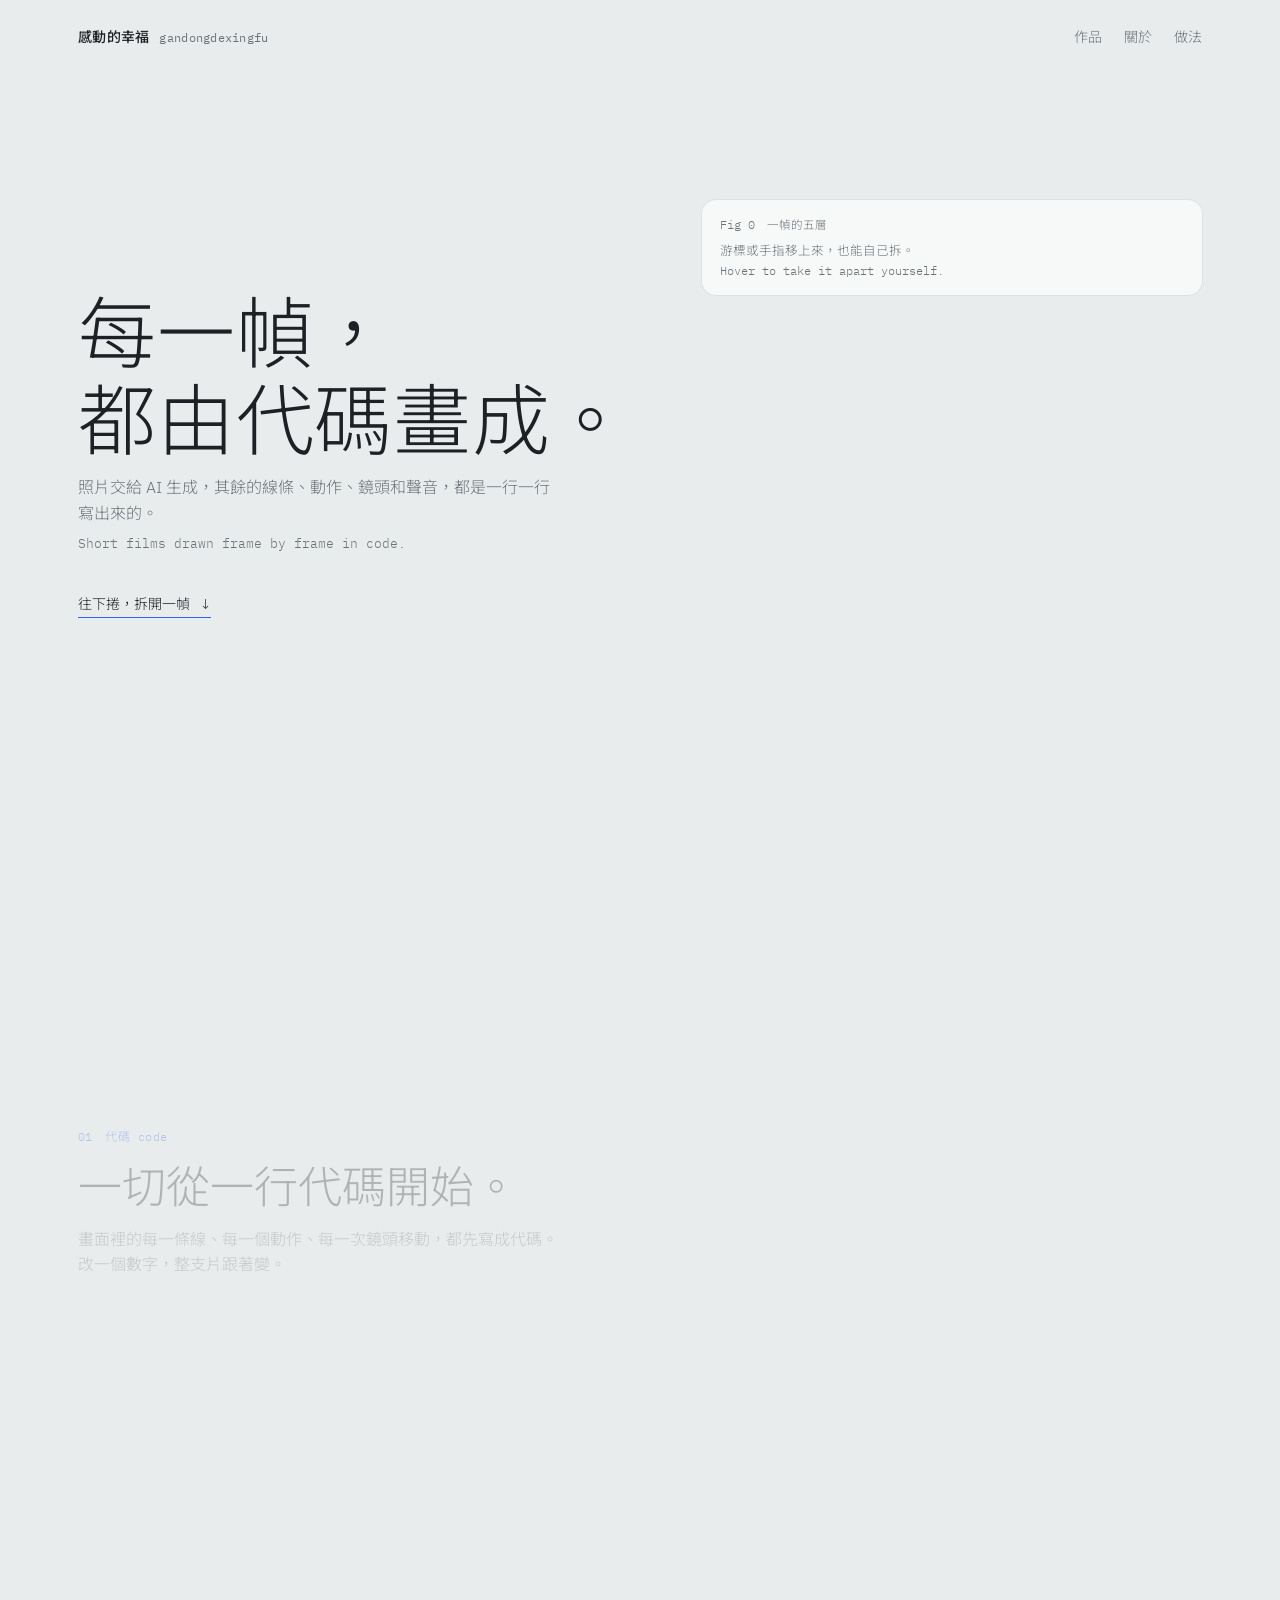
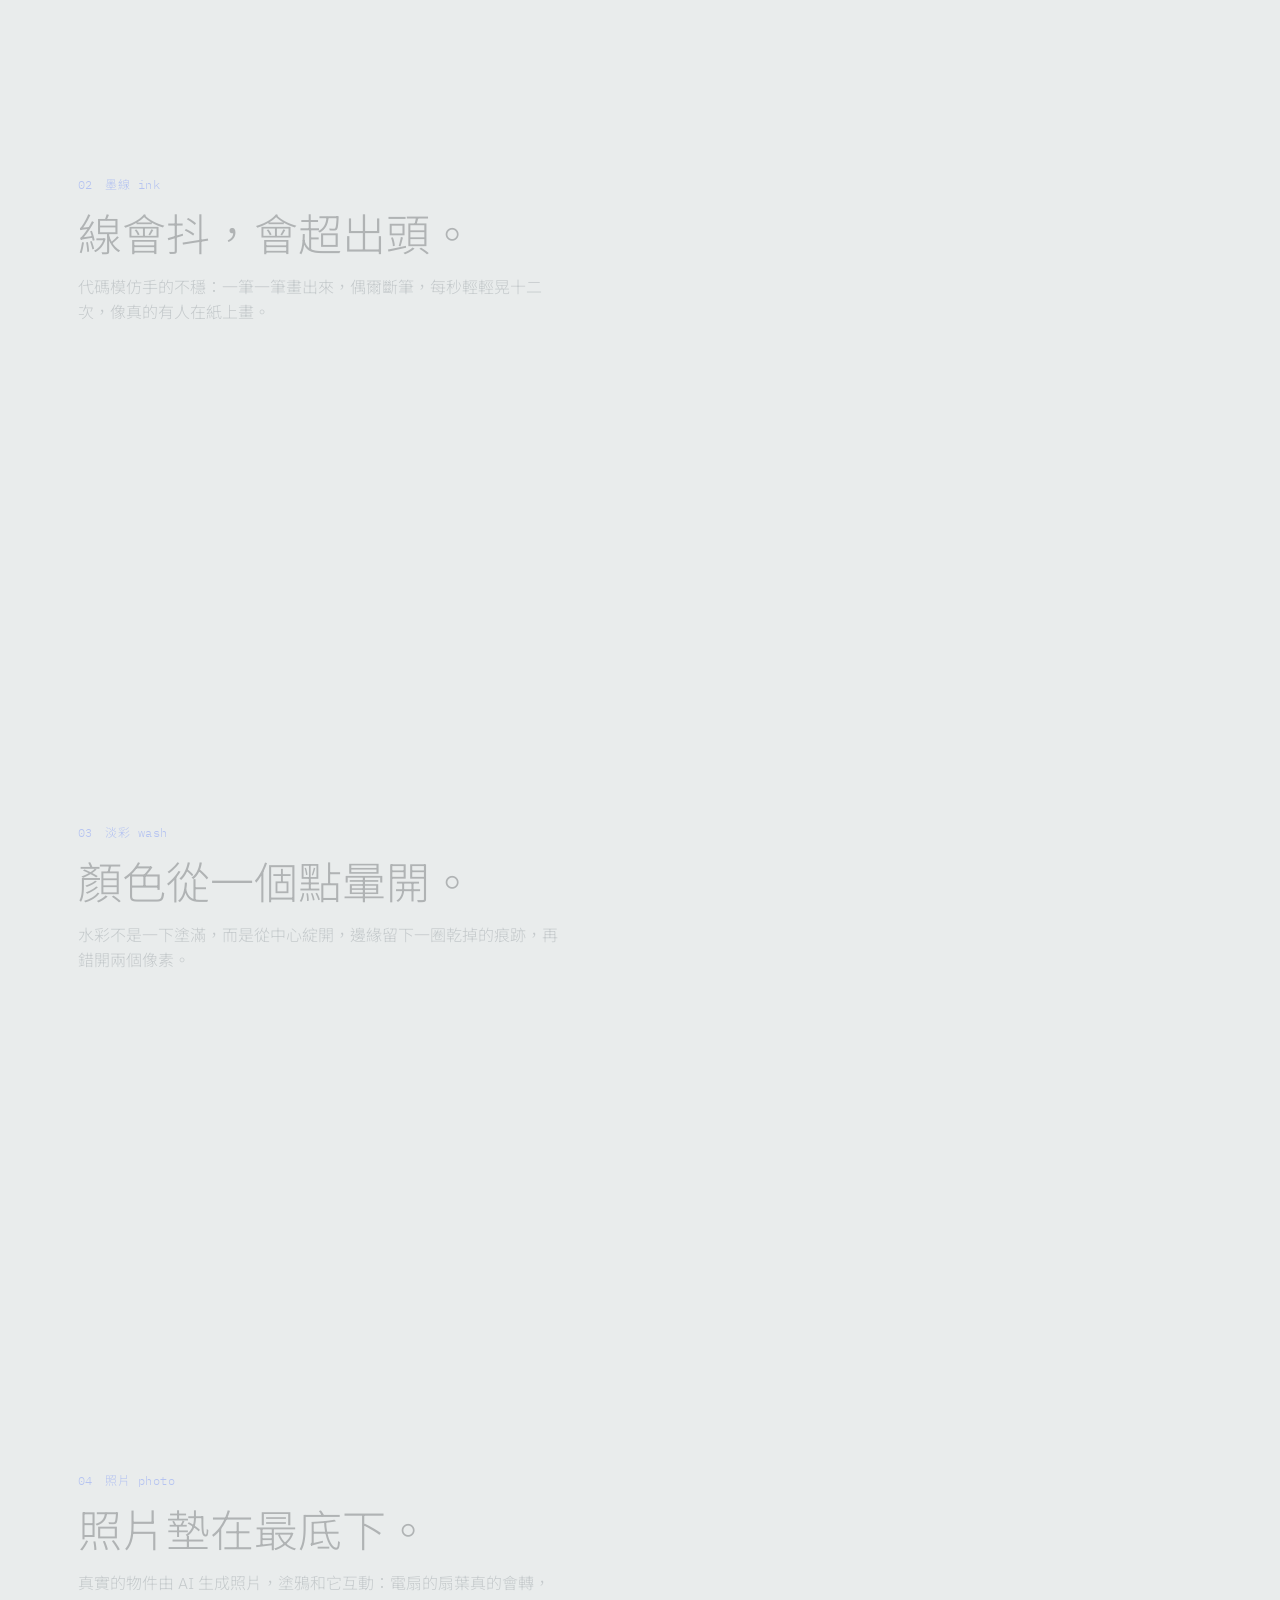
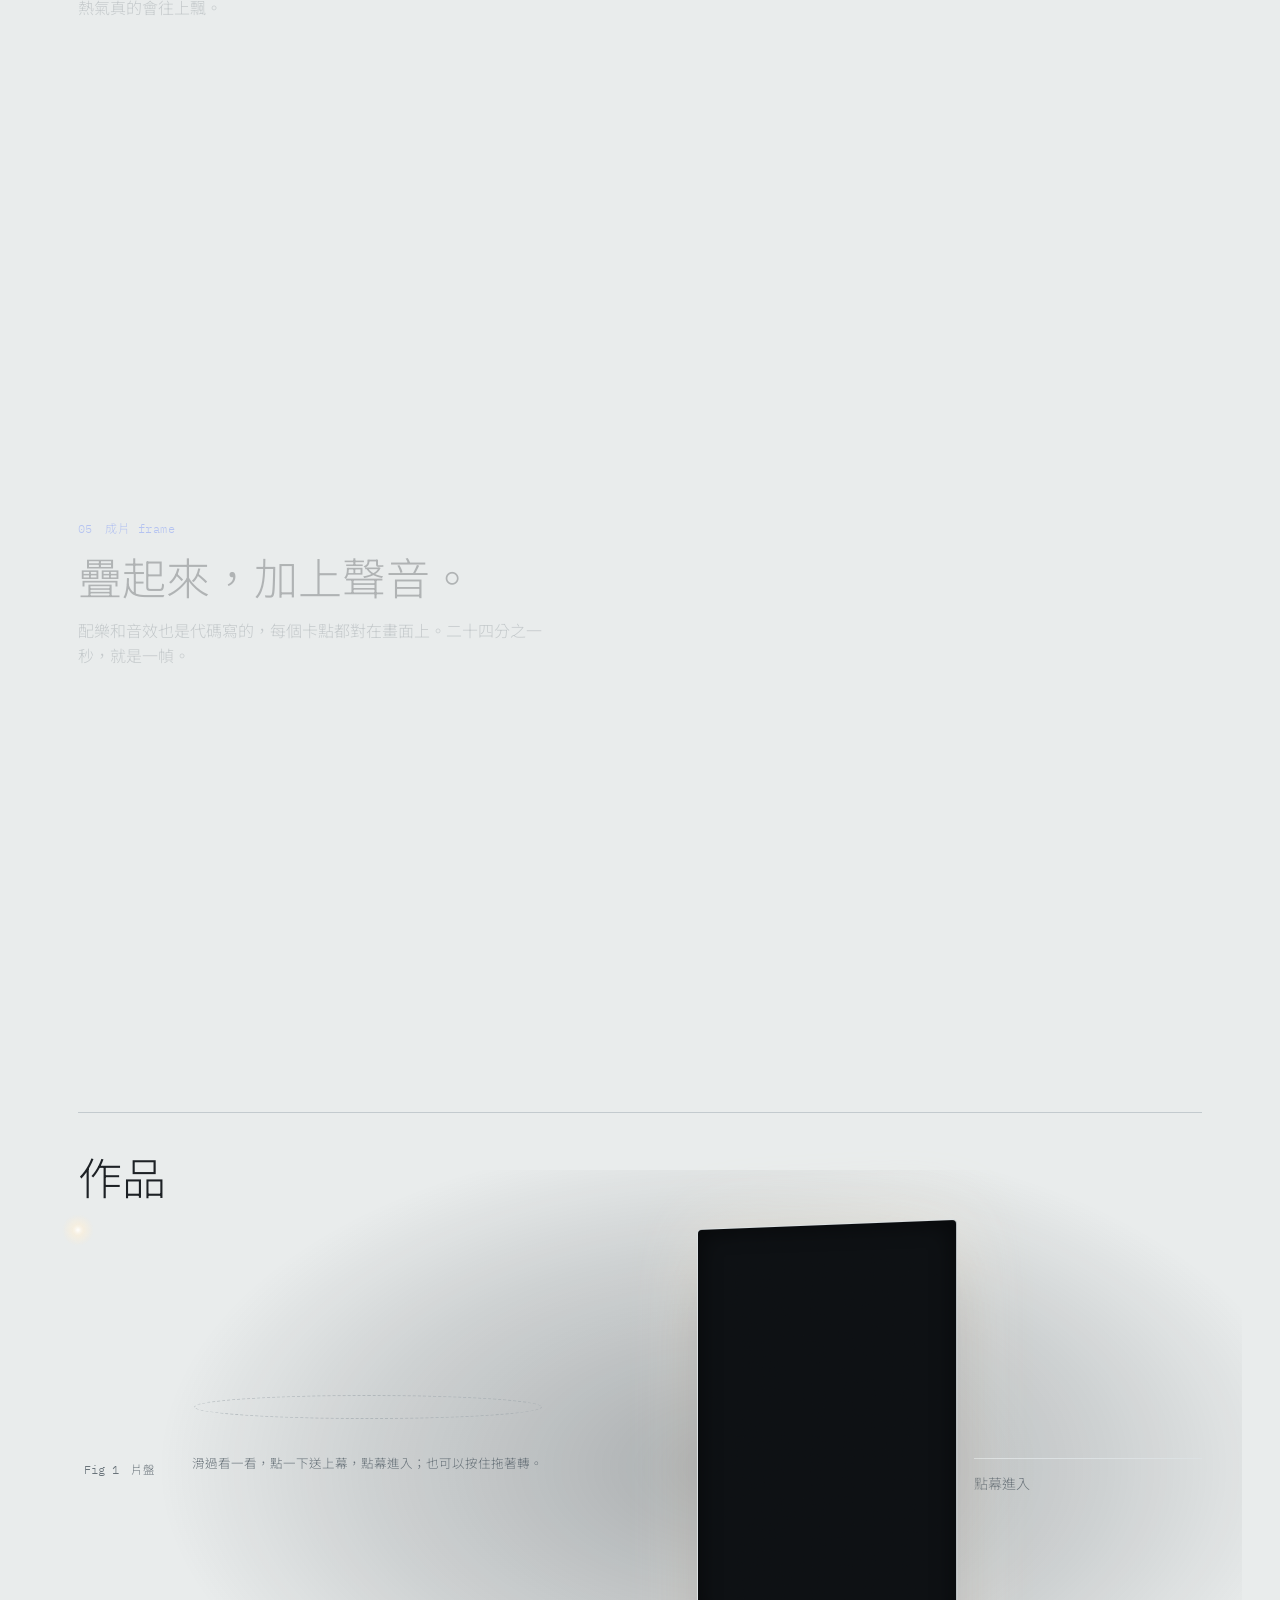
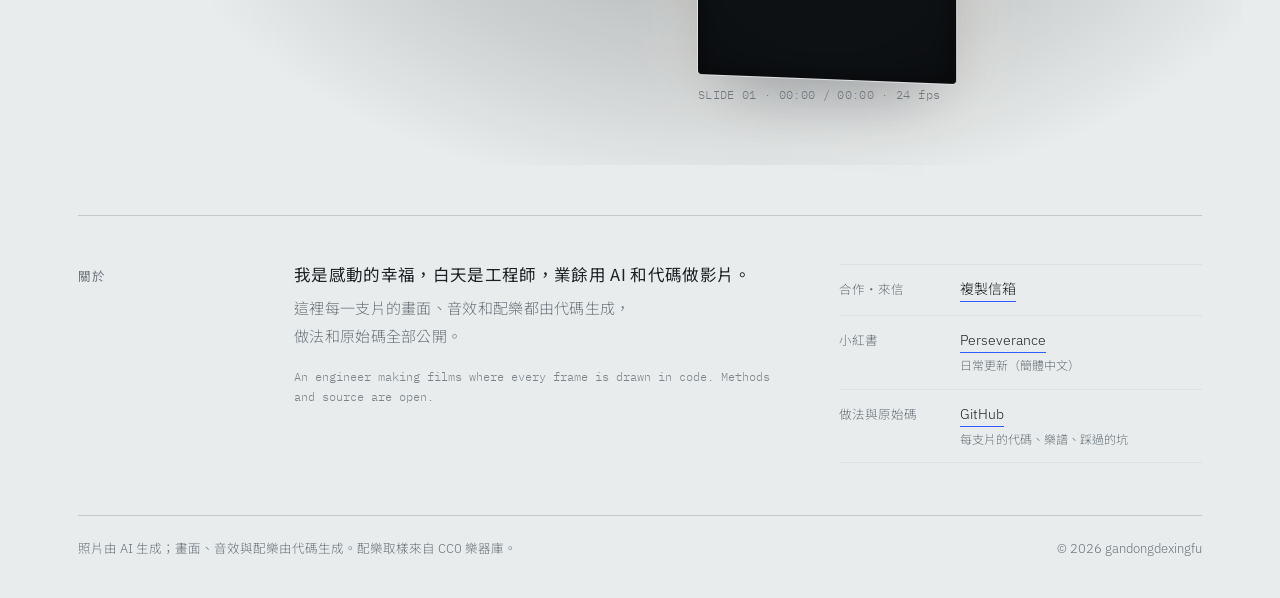
==== commit 7ca99722: "「關於」字體重排：一句主句＋一句補充＋一行英文，字級接近、靠顏色與留白分主次；避免單字掉行 Co-Authored-By: Claude Opus 5.5 <noreply@anthropic.com" ====
--- a/index.html
+++ b/index.html
@@ -105,7 +105,8 @@
   <section class="about" id="about" aria-labelledby="about-h">
     <h2 id="about-h">關於</h2>
     <div class="about-body">
-      <p>我是感動的幸福，白天是工程師，業餘用 AI 和代碼做影片。這裡每一支片的畫面、音效和配樂都由代碼生成，做法和原始碼全部公開。</p>
+      <p class="lead">我是感動的幸福，白天是工程師，業餘用 AI 和代碼做影片。</p>
+      <p>這裡每一支片的畫面、音效和配樂都由代碼生成，<span class="nb">做法和原始碼全部公開。</span></p>
       <p class="en">An engineer making films where every frame is drawn in code. Methods and source are open.</p>
     </div>
     <dl class="contact">
--- a/assets/site.css
+++ b/assets/site.css
@@ -142,8 +142,13 @@
 /* 關於：三欄 —— 標籤｜一段自我介紹（主角）｜聯絡方式一列一列排，頂端對齊，左右平衡 */
 .about { border-top: 1px solid var(--line); margin-top: 56px; padding: 44px 0 52px; display: grid; grid-template-columns: 160px minmax(0, 1.35fr) minmax(0, 1fr); gap: 24px 56px; align-items: start; }
 .about h2 { font-family: var(--mono); font-weight: 400; font-size: 12.5px; color: var(--dim); margin: 6px 0 0; letter-spacing: .04em; }
-.about-body p { margin: 0; font-family: "Noto Sans TC", var(--sans); font-weight: 300; font-size: clamp(18px, 1.7vw, 21px); line-height: 1.75; }
-.about-body .en { font-family: var(--mono); font-size: 12.5px; line-height: 1.7; color: var(--dim); margin-top: 14px; }
+/* 一句主句＋一句補充＋一行英文：三個層次，字級差一點點就好，靠顏色和留白分主次 */
+.about-body { max-width: 31em; }
+.about-body p { margin: 0; font-family: "Noto Sans TC", var(--sans); font-weight: 300; font-size: 15px; line-height: 1.9; letter-spacing: .02em; color: var(--dim); }
+.about-body p { text-wrap: pretty; }
+.about-body .nb { white-space: nowrap; } /* 不讓「開。」一個字掉到下一行 */
+.about-body p.lead { font-size: 16.5px; line-height: 1.7; color: var(--ink); font-weight: 400; margin-bottom: 6px; }
+.about-body .en { font-family: var(--mono); font-size: 12px; line-height: 1.7; letter-spacing: 0; margin-top: 16px; opacity: .85; }
 .contact { margin: 4px 0 0; font-size: 14px; border-top: 1px solid var(--faint); }
 .contact > div { display: grid; grid-template-columns: 7.5em 1fr; gap: 4px 16px; padding: 13px 0; border-bottom: 1px solid var(--faint); align-items: baseline; }
 .contact dt { color: var(--dim); font-size: 12.5px; }
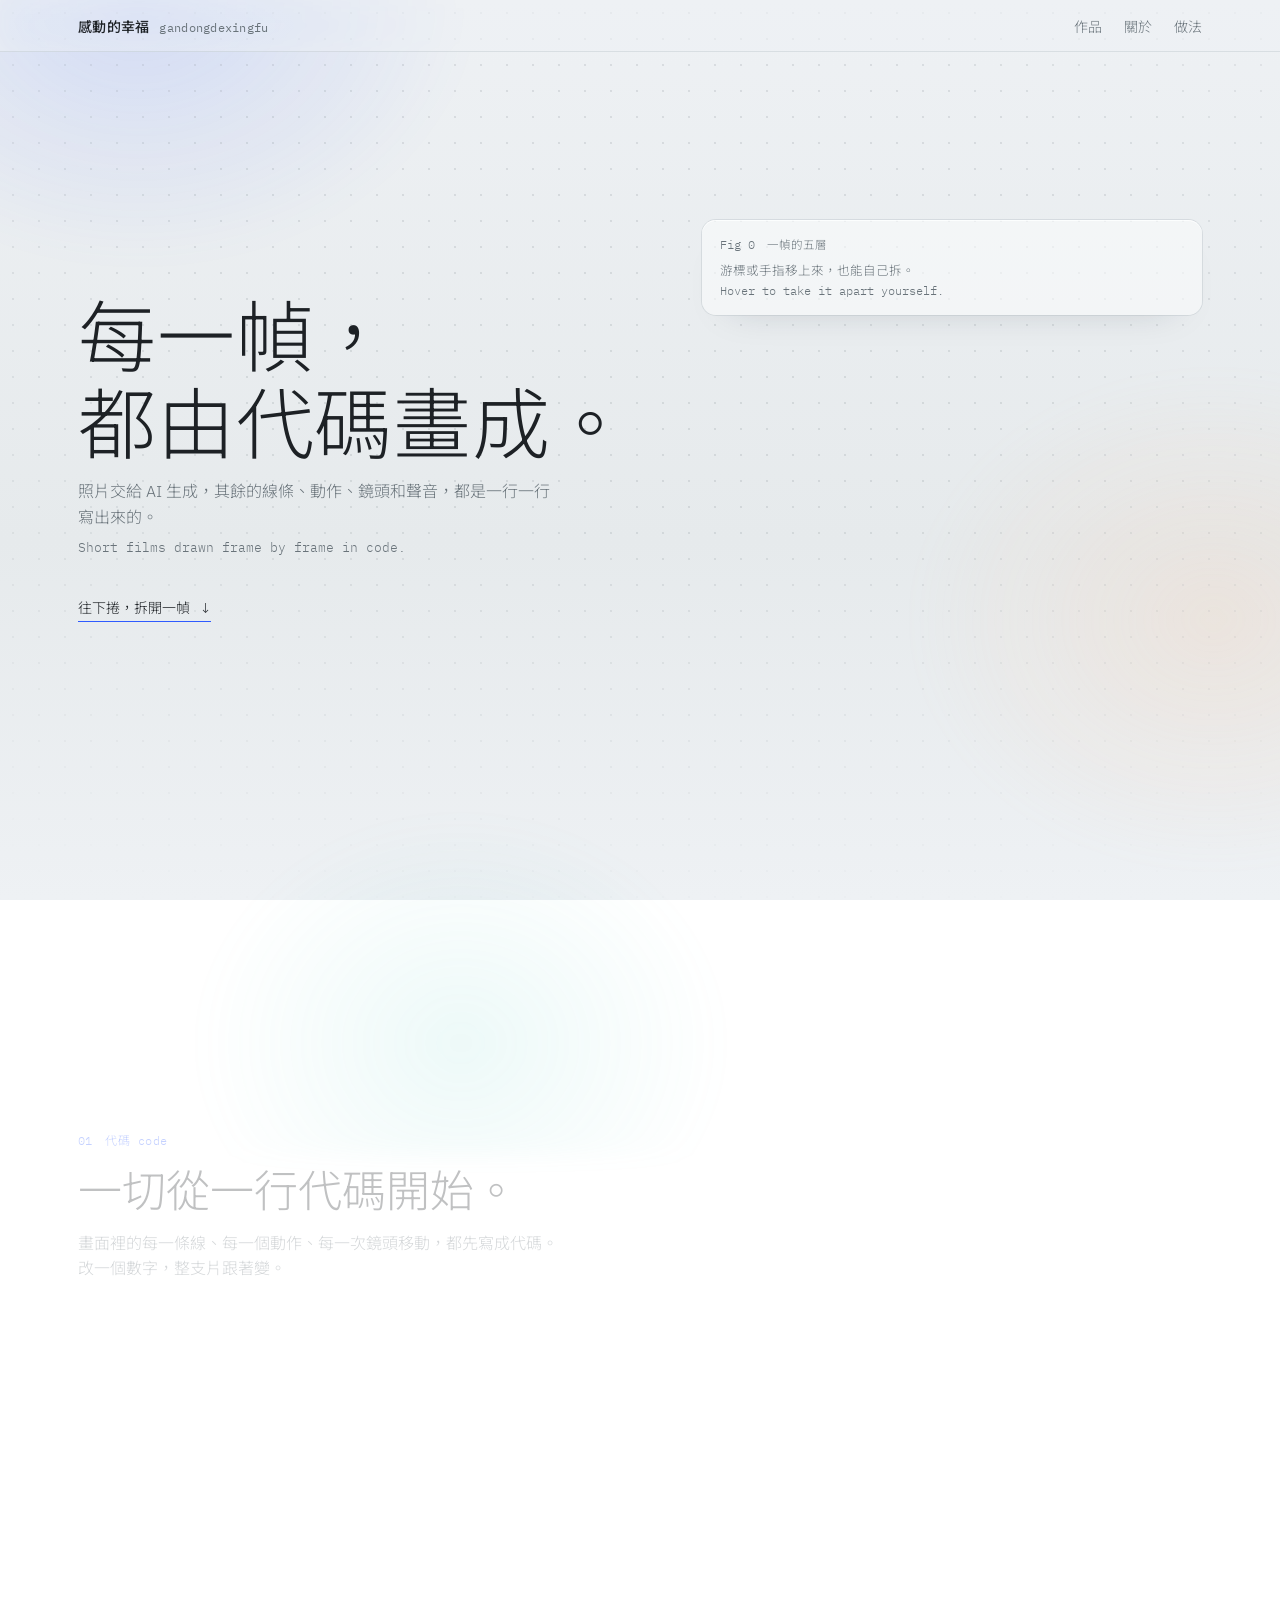
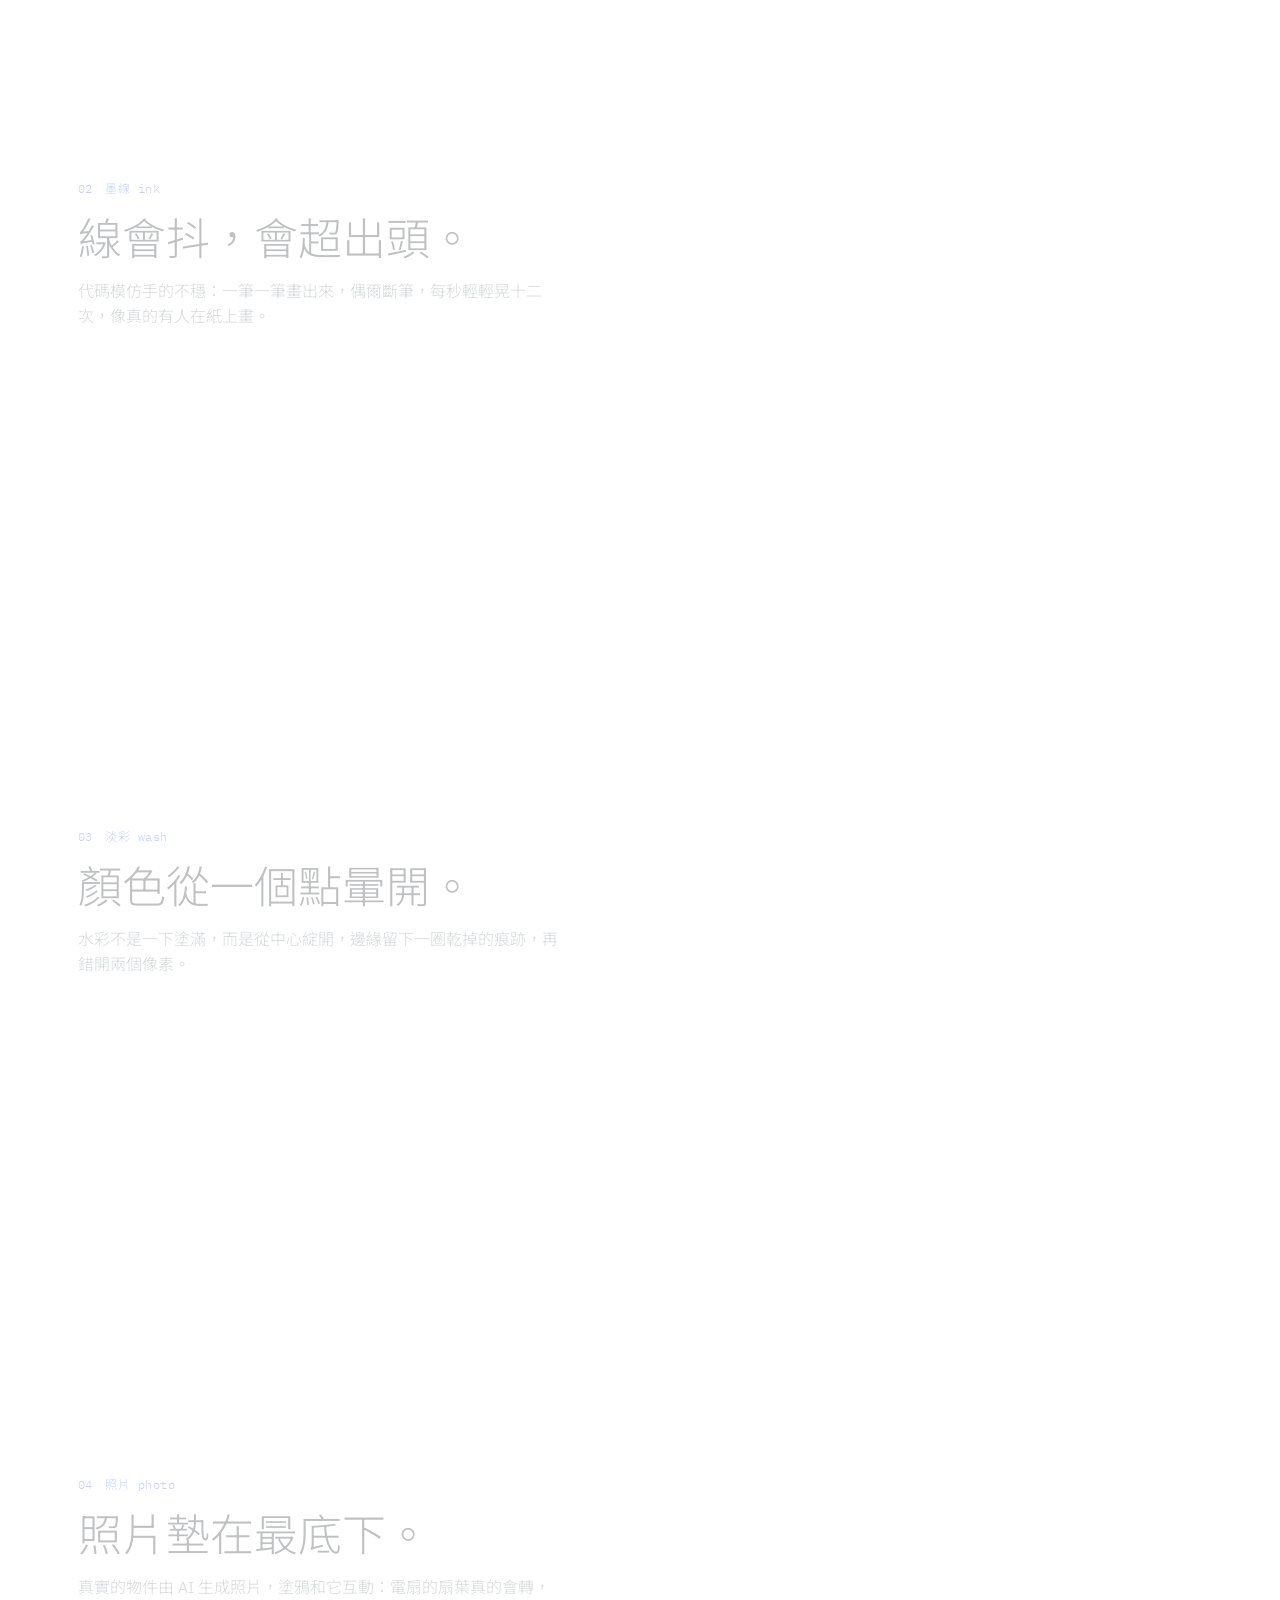
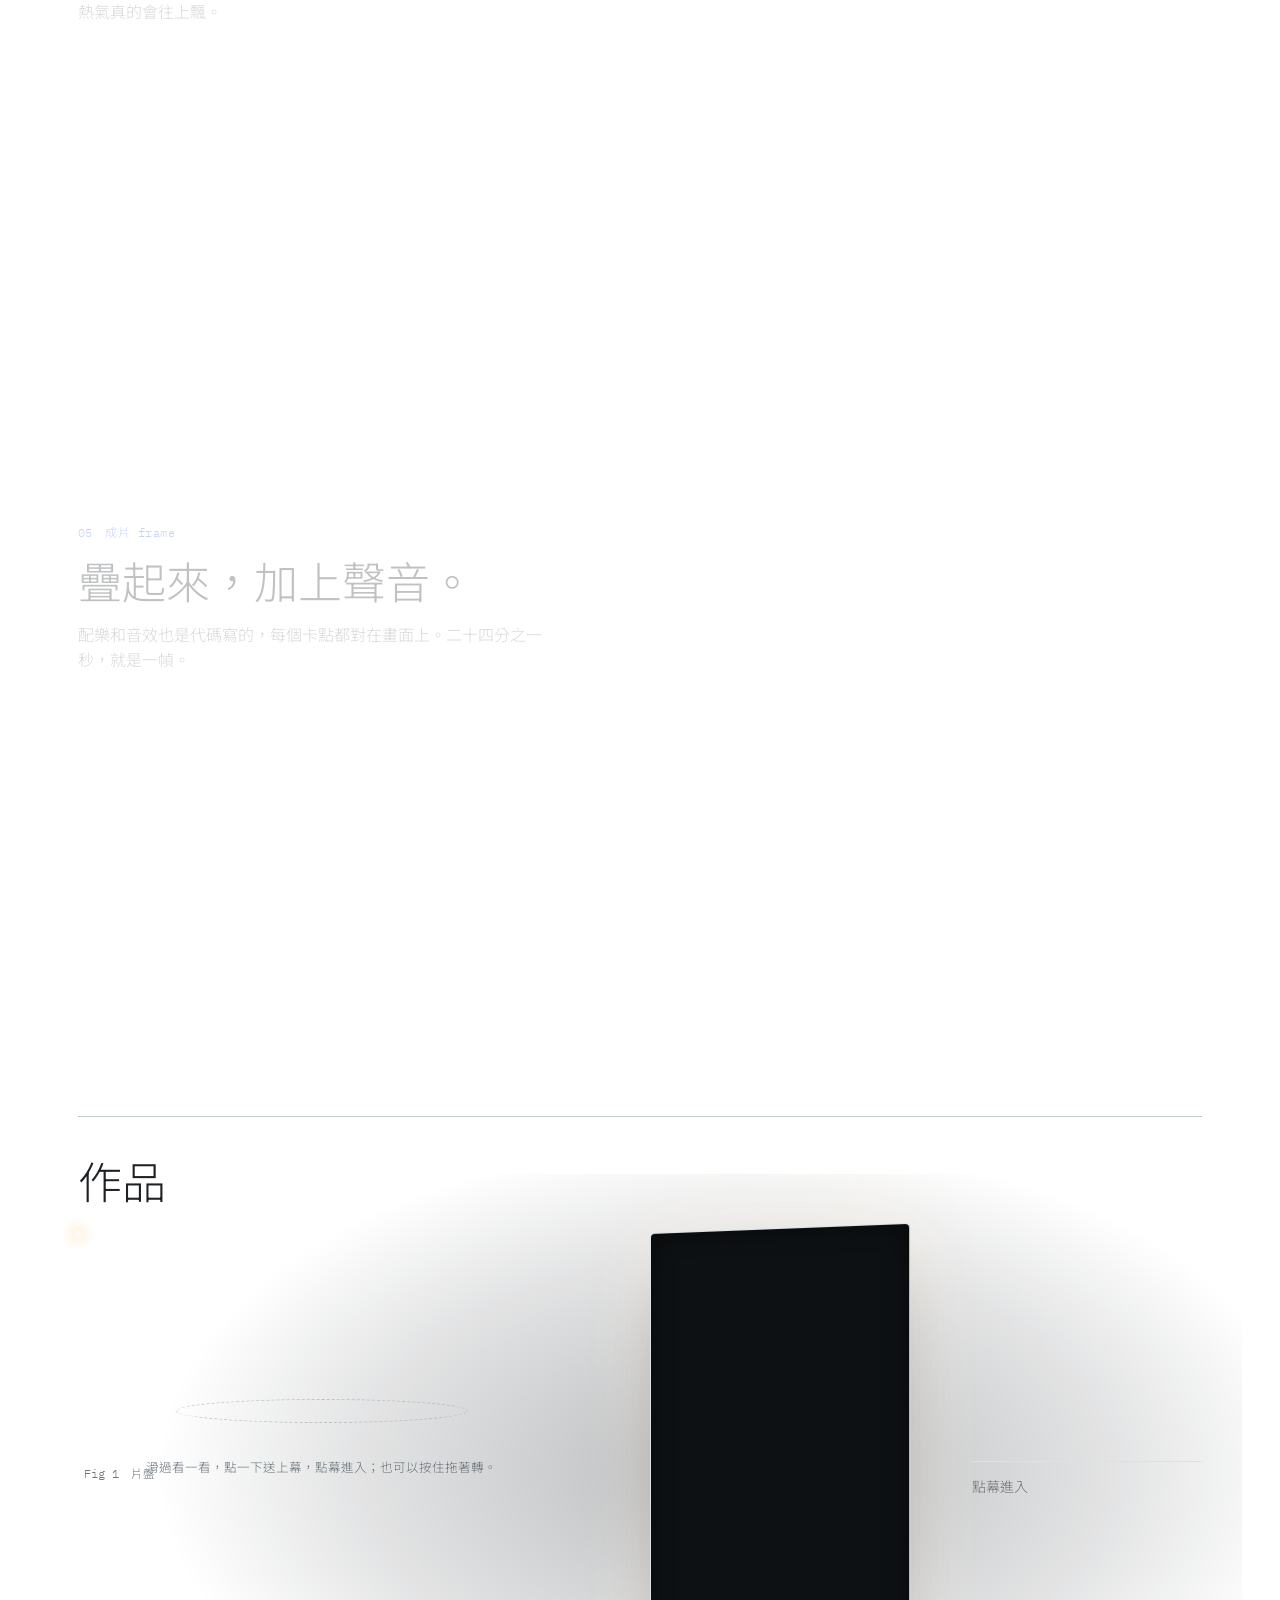
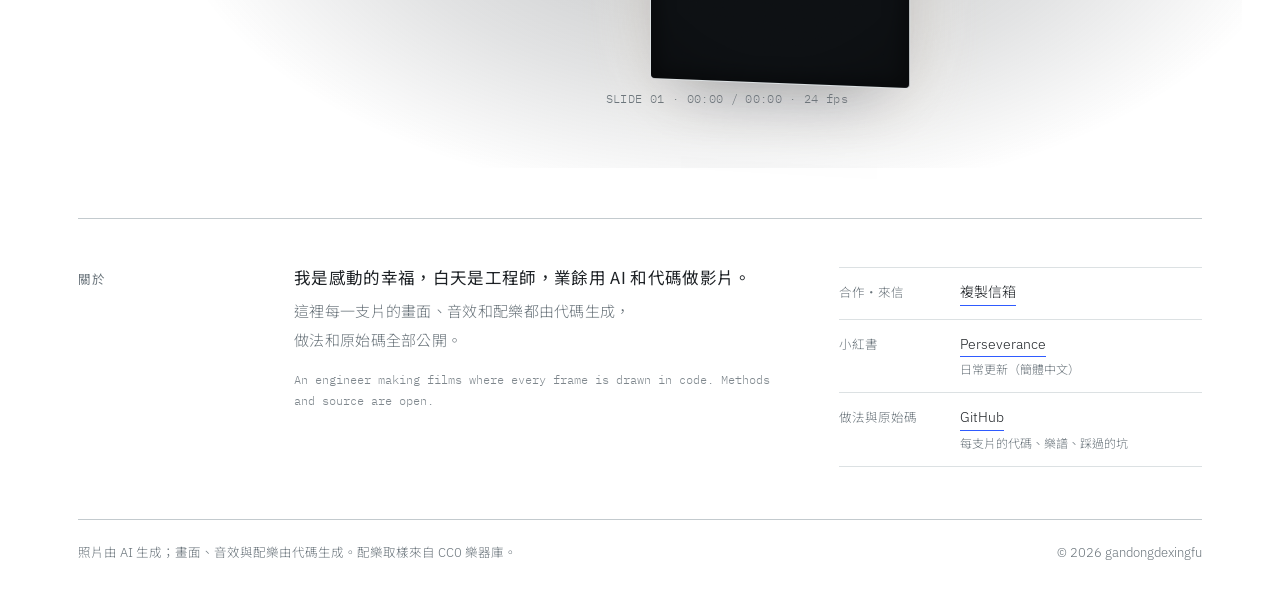
==== commit 1fc3c155: "畫幅跟著片子走：works.json 加 ratio；投影幕在固定位子裡照畫幅變形（寬高同時變）；作品頁與手機卡片支援方形、橫版 Co-Authored-By: Claude Opus 5.5 <no" ====
--- a/index.html
+++ b/index.html
@@ -83,13 +83,13 @@
       </defs><g class="beam-light"><path class="halo" fill="url(#gHalo)" filter="url(#bW)"/><path class="body" fill="url(#gBody)" filter="url(#bM)"/><path class="core" fill="url(#gCore)" filter="url(#bS)"/><circle class="src" r="16" fill="url(#gSrc)"/></g><path class="beam-edge"/></svg>
       <canvas class="dust" id="dust" aria-hidden="true"></canvas>
       <div class="proj-screen">
-        <a class="screen" id="screen" href="#" aria-label="進入這支片">
+        <div class="screen-slot"><a class="screen" id="screen" href="#" aria-label="進入這支片">
           <video muted playsinline loop preload="none"></video>
           <img class="ghost" alt="" aria-hidden="true">
           <span class="grain" aria-hidden="true"></span>
           <span class="blank-frame" aria-hidden="true"></span>
           <span class="screen-go" aria-hidden="true">看這支片 →</span>
-        </a>
+        </a></div>
         <div class="screen-read" id="screenRead">SLIDE 01 · 00:00 / 00:00 · 24 fps</div>
         <div class="proj-text" id="peek">
           <div class="card-head"><span class="p-fig"></span><span class="p-tag"></span></div>
@@ -167,7 +167,7 @@
     const a = document.createElement('a'); a.className = 'card reveal'; a.dataset.tilt = '6'; a.href = `works/${w.id}/`; a.dataset.style = w.style; a.style.setProperty('--d', i * 90 + 'ms');
     a.innerHTML = `
       <div class="card-head"><span>${w.fig}</span><span><span class="style-tag">${SITE.esc(w.style)}</span>　${w.date}</span></div>
-      <div class="card-stage"><img src="media/${w.id}.webp" alt="${SITE.esc(w.title)}的畫面" loading="lazy" decoding="async"></div>
+      <div class="card-stage ${SITE.ratio(w).shape}" style="${SITE.arStyle(w)}"><img src="media/${w.id}.webp" alt="${SITE.esc(w.title)}的畫面" loading="lazy" decoding="async"></div>
       <div class="card-body"><h3>${SITE.esc(w.title)}</h3><div class="en">${SITE.esc(w.en)}</div><p>${SITE.esc(w.blurb)}</p></div>
       <div class="card-go"><span>看這支片</span><span class="meta">${D.toFixed(0)} 秒 · ${n} 段</span><span class="arrow" aria-hidden="true">→</span></div>`;
     grid.appendChild(a); watch(a);
@@ -198,17 +198,29 @@
   };
   const readout = () => { const w = WORKS[onScreen], D = w ? FP[w.id].dur : 0; sread.textContent = `SLIDE ${String(slideNo).padStart(2, '0')} · ${mmss(w ? vid.currentTime : 0)} / ${mmss(D)} · 24 fps`; };
   vid.addEventListener('timeupdate', readout);
-  // 換片：幕先暗一下，換上新片，再帶一點閃爍亮起來（像真的幻燈機）
+  // 幕的形狀跟著片子的畫幅：在固定的位子裡長邊撐滿，寬和高一起變（CSS 的 transition 負責滑順）
+  const slot = screen.parentElement;
+  let shapeK = 9 / 16;
+  const fit = k => {
+    const W = slot.clientWidth, H = slot.clientHeight, w = k > W / H ? W : H * k, h = k > W / H ? W / k : H;
+    screen.style.width = `${Math.round(w)}px`; screen.style.height = `${Math.round(h)}px`;
+    sread.style.transform = `translateY(${Math.round(-(H - h) / 2)}px)`; // 讀數貼著幕的下緣走
+  };
+  fit(shapeK); addEventListener('resize', () => fit(shapeK));
+  // 換片：幕先暗一下，換上新片，再帶一點閃爍亮起來（像真的幻燈機）；畫幅不同時，幕在暗著的時候變形
+  let swapT = 0, litT = 0;
   const project = i => {
     if (i === onScreen) return;
     onScreen = i; slideNo = i + 1; ghost.classList.remove('on');
+    const w = WORKS[i], k = w ? SITE.ratio(w).k : shapeK, morph = Math.abs(k - shapeK) > .01; // 空格「製作中」不改形狀
+    clearTimeout(swapT); clearTimeout(litT);
     screen.classList.remove('flick'); screen.classList.add('dark');
-    setTimeout(() => {
-      const w = WORKS[i];
+    if (morph) { shapeK = k; fit(k); }
+    swapT = setTimeout(() => {
       if (w) { vid.poster = `media/${w.id}.webp`; vid.src = `media/${w.id}.mp4`; vid.play().catch(() => {}); } else { vid.pause(); vid.removeAttribute('src'); vid.removeAttribute('poster'); vid.load(); }
       text(i); readout();
-      screen.classList.remove('dark'); void screen.offsetWidth; screen.classList.add('flick');
     }, calm ? 0 : 160);
+    litT = setTimeout(() => { screen.classList.remove('dark'); void screen.offsetWidth; screen.classList.add('flick'); }, calm ? 0 : morph ? 520 : 170);
   };
   // 滑過別張：幕上淡淡浮出它的影子，像對焦前
   const preview = i => {
--- a/assets/site.css
+++ b/assets/site.css
@@ -44,7 +44,7 @@
 .works { display: grid; grid-template-columns: repeat(2, minmax(0, 1fr)); gap: 28px; padding-bottom: 96px; }
 .plate { background: var(--plate); border-radius: 14px; padding: 18px 20px 16px; box-shadow: 0 0 0 1px var(--faint); display: flex; flex-direction: column; }
 .plate-head, .plate-foot { display: flex; justify-content: space-between; font-family: var(--mono); font-size: 11.5px; color: var(--dim); }
-.stage { position: relative; margin: 16px auto 0; width: min(100%, 300px); aspect-ratio: 9 / 16; border-radius: 6px; overflow: hidden; background: var(--faint); cursor: ew-resize; }
+.stage { position: relative; margin: 16px auto 0; width: min(100%, 300px); aspect-ratio: var(--ar, 9 / 16); border-radius: 6px; overflow: hidden; background: var(--faint); cursor: ew-resize; }
 .stage video, .stage img { position: absolute; inset: 0; width: 100%; height: 100%; object-fit: cover; display: block; }
 .stage .hint { position: absolute; left: 50%; bottom: 12px; transform: translateX(-50%); font-family: var(--mono); font-size: 11px; color: #fff; background: rgba(20,24,28,.55); padding: 3px 9px; border-radius: 999px; pointer-events: none; transition: opacity .3s; white-space: nowrap; }
 .stage:hover .hint, .stage.scrubbing .hint { opacity: 0; }
@@ -133,6 +133,7 @@
   .work { grid-template-columns: 1fr; gap: 28px; }
   .work .plate { position: static; }
   .work .stage { width: min(100%, 340px); }
+  .work.square .stage, .work.wide .stage { width: 100%; height: auto; }
   .pair { grid-template-columns: 1fr; }
   .pair .code { border-right: 0; border-bottom: 1px solid var(--faint); }
   .pair figure img { aspect-ratio: 4 / 3; }
@@ -216,7 +217,8 @@
 .card[hidden] { display: none; }
 .card:hover { box-shadow: 0 0 0 1px var(--signal), 0 18px 40px -24px rgba(20, 30, 60, .35); }
 .card-head { display: flex; justify-content: space-between; font-family: var(--mono); font-size: 11.5px; color: var(--dim); }
-.card-stage { position: relative; margin: 16px auto 0; width: min(100%, 280px); aspect-ratio: 9 / 16; border-radius: 6px; overflow: hidden; background: var(--faint); cursor: pointer; }
+.card-stage { position: relative; margin: 16px auto 0; width: min(100%, 280px); aspect-ratio: var(--ar, 9 / 16); border-radius: 6px; overflow: hidden; background: var(--faint); cursor: pointer; }
+.card-stage.wide, .card-stage.square { width: 100%; }
 .card-stage img { position: absolute; inset: 0; width: 100%; height: 100%; object-fit: cover; display: block; }
 .card-stage img { transition: transform 1.2s var(--ease); }
 .card:hover .card-stage img { transform: scale(1.025); }
@@ -288,7 +290,7 @@
 
 /* —— 首頁：幻燈機（電腦版）——
    轉盤懸在左邊、輕輕浮動；閱讀位置的幻燈片射出光束，打在右邊直式的幕上，幕裡無聲放著那支片 */
-.projector { position: relative; display: grid; grid-template-columns: minmax(0, 1.15fr) minmax(0, 1fr); gap: 40px; align-items: center; margin: 8px 0 110px; }
+.projector { position: relative; display: grid; grid-template-columns: minmax(0, .9fr) minmax(0, 1.1fr); gap: 40px; align-items: center; margin: 8px 0 110px; }
 .proj-tray { position: relative; z-index: 2; }
 .fig.bare { background: none; box-shadow: none; padding: 0; }
 .fig.bare .fig-head { padding: 0 6px; }
@@ -310,9 +312,11 @@
 .dust { position: absolute; inset: 0; width: 100%; height: 100%; pointer-events: none; z-index: 1; mix-blend-mode: screen; }
 @media (prefers-color-scheme: dark) { :root:not([data-theme="light"]) .projector::before { display: none; } }
 :root[data-theme="dark"] .projector::before { display: none; }
-.proj-screen { position: relative; z-index: 2; display: grid; grid-template-columns: minmax(0, 250px) minmax(0, 1fr); column-gap: 26px; align-items: center; }
-.screen { position: relative; display: block; aspect-ratio: 9 / 16; border-radius: 4px; overflow: hidden; background: #0d1013; transform: perspective(900px) rotateY(-9deg); transform-origin: left center;
-  box-shadow: 0 0 0 1px var(--faint), 0 0 70px 4px rgb(var(--beam) / .32), 0 30px 60px -30px rgba(15, 25, 50, .5); transition: filter .16s, box-shadow .6s; }
+/* 幕的位子是固定的（--sw × --sh），幕在裡面照片子的畫幅變形：長邊撐滿，寬和高同時變；旁邊的字不會跟著跳 */
+.proj-screen { position: relative; z-index: 2; display: grid; grid-template-columns: var(--sw) minmax(0, 1fr); column-gap: 26px; align-items: center; --sw: clamp(250px, 27vw, 340px); --sh: 444px; }
+.screen-slot { grid-column: 1; width: var(--sw); height: var(--sh); display: grid; place-items: center; }
+.screen { position: relative; display: block; width: 250px; height: 444px; border-radius: 4px; overflow: hidden; background: #0d1013; transform: perspective(900px) rotateY(-9deg); transform-origin: left center;
+  box-shadow: 0 0 0 1px var(--faint), 0 0 70px 4px rgb(var(--beam) / .32), 0 30px 60px -30px rgba(15, 25, 50, .5); transition: filter .16s, box-shadow .6s, width .58s var(--ease), height .58s var(--ease); }
 .screen video, .screen .ghost { position: absolute; inset: 0; width: 100%; height: 100%; object-fit: cover; }
 .screen video { view-transition-name: film; }
 /* 投影的質感：暗角、邊緣微微散開、一層細顆粒 */
@@ -328,7 +332,7 @@
 .blank-frame { position: absolute; inset: 16px; border: 1px dashed rgba(255, 255, 255, .28); border-radius: 3px; display: none; }
 .screen.blank .blank-frame { display: block; }
 .screen.blank { cursor: default; }
-.screen-read { grid-column: 1; margin-top: 12px; font-family: var(--mono); font-size: 11.5px; color: var(--dim); letter-spacing: .03em; white-space: nowrap; }
+.screen-read { grid-column: 1; margin-top: 12px; transition: transform .58s var(--ease); font-family: var(--mono); font-size: 11.5px; color: var(--dim); letter-spacing: .03em; white-space: nowrap; }
 .proj-text { grid-column: 2; grid-row: 1 / 3; }
 .proj-text .card-head { gap: 12px; }
 .proj-text h3 { font-family: "Noto Sans TC", var(--sans); font-weight: 400; font-size: 28px; margin: 14px 0 0; letter-spacing: .02em; }
@@ -359,3 +363,47 @@
   background: rgba(16, 20, 24, .5); -webkit-backdrop-filter: blur(6px); backdrop-filter: blur(6px); opacity: 0; transition: opacity .35s var(--ease), transform .35s var(--ease); pointer-events: none; }
 .screen[href]:hover .screen-go { opacity: 1; transform: translate(-50%, 0); }
 .screen[href]:hover { box-shadow: 0 0 0 1.5px var(--signal), 0 0 70px 4px rgb(var(--beam) / .32), 0 30px 60px -30px rgba(15, 25, 50, .5); }
+
+/* —— 通透：背景是一片淡淡的天光，後面有色光緩慢漂移，上面一層極淡的點陣；所有板子是磨砂玻璃 —— */
+:root { --sky-a: #EEF1F4; --sky-b: #E6EAEC; --orb-1: rgba(47, 91, 255, .14); --orb-2: rgba(255, 190, 140, .16); --orb-3: rgba(80, 200, 190, .10);
+  --glass: rgba(250, 251, 252, .58); --glass-edge: rgba(255, 255, 255, .75); --glass-line: rgba(160, 172, 180, .28); --grid: rgba(105, 115, 122, .16); }
+@media (prefers-color-scheme: dark) {
+  :root:not([data-theme="light"]) { --sky-a: #12161A; --sky-b: #171C21; --orb-1: rgba(124, 152, 255, .16); --orb-2: rgba(255, 170, 110, .07); --orb-3: rgba(60, 190, 180, .08);
+    --glass: rgba(30, 36, 42, .5); --glass-edge: rgba(255, 255, 255, .08); --glass-line: rgba(255, 255, 255, .07); --grid: rgba(200, 210, 220, .07); }
+}
+:root[data-theme="dark"] { --sky-a: #12161A; --sky-b: #171C21; --orb-1: rgba(124, 152, 255, .16); --orb-2: rgba(255, 170, 110, .07); --orb-3: rgba(60, 190, 180, .08);
+  --glass: rgba(30, 36, 42, .5); --glass-edge: rgba(255, 255, 255, .08); --glass-line: rgba(255, 255, 255, .07); --grid: rgba(200, 210, 220, .07); }
+body { background: linear-gradient(180deg, var(--sky-a), var(--sky-b) 60%, var(--sky-a)); background-attachment: fixed; isolation: isolate; }
+body::before { content: ""; position: fixed; inset: -20vmax; z-index: -2; pointer-events: none;
+  background: radial-gradient(38vmax 30vmax at 22% 18%, var(--orb-1), transparent 70%), radial-gradient(34vmax 28vmax at 82% 62%, var(--orb-2), transparent 70%), radial-gradient(30vmax 26vmax at 40% 92%, var(--orb-3), transparent 70%);
+  filter: blur(10px); animation: drift 48s ease-in-out infinite alternate; }
+@keyframes drift { 0% { transform: translate(0, 0) scale(1); } 50% { transform: translate(3vmax, -2vmax) scale(1.05); } 100% { transform: translate(-2vmax, 2vmax) scale(.98); } }
+body::after { content: ""; position: fixed; inset: 0; z-index: -1; pointer-events: none;
+  background-image: radial-gradient(var(--grid) 1px, transparent 1.3px); background-size: 26px 26px;
+  -webkit-mask-image: radial-gradient(120% 90% at 50% 30%, #000 30%, transparent 85%); mask-image: radial-gradient(120% 90% at 50% 30%, #000 30%, transparent 85%); }
+/* 磨砂玻璃：半透明、把後面的光糊開，上緣一道細高光 */
+.plate, .pair, .fig:not(.bare), .card, .work-fig, .chapters button:hover {
+  background: var(--glass); -webkit-backdrop-filter: blur(20px) saturate(1.25); backdrop-filter: blur(20px) saturate(1.25);
+  box-shadow: inset 0 1px 0 var(--glass-edge), 0 0 0 1px var(--glass-line), 0 18px 40px -30px rgba(20, 30, 50, .25); }
+.card:hover { box-shadow: inset 0 1px 0 var(--glass-edge), 0 0 0 1px var(--signal), 0 18px 40px -24px rgba(20, 30, 60, .35); }
+/* 頂部導覽：固定在上方的一條玻璃，內容從它後面糊糊地滑過 */
+header.top { position: sticky; top: 0; z-index: 40; padding: 16px 0 14px; }
+header.top::before { content: ""; position: absolute; top: 0; bottom: 0; left: 50%; width: 100vw; transform: translateX(-50%); z-index: -1;
+  background: color-mix(in srgb, var(--sky-a) 62%, transparent); -webkit-backdrop-filter: blur(18px) saturate(1.3); backdrop-filter: blur(18px) saturate(1.3); border-bottom: 1px solid var(--glass-line); }
+.story-fig .fig { top: max(76px, calc(50vh - 230px)); top: max(76px, calc(50svh - 230px)); }
+.work .plate { top: 76px; }
+.work .stage { height: clamp(320px, calc(100vh - 350px), 640px); height: clamp(320px, calc(100svh - 350px), 640px); }
+/* 手機：主圖固定在上方，文字從它後面捲過，所以這塊玻璃要厚一點，後面的字只剩一片霧 */
+@media (max-width: 900px) { .story-fig { top: 56px; background: transparent; } .story-fig .fig { background: color-mix(in srgb, var(--sky-a) 88%, transparent); -webkit-backdrop-filter: blur(28px) saturate(1.3); backdrop-filter: blur(28px) saturate(1.3); } }
+@media (prefers-reduced-motion: reduce) { body::before { animation: none; } }
+
+/* —— 畫幅：方形和橫版的作品頁 —— */
+/* 方形（4:5 到 5:4）：還是左片右字，片的欄位放寬，高度照螢幕縮 */
+.work.square { grid-template-columns: minmax(0, 520px) minmax(0, 1fr); }
+.work.square .stage { height: auto; width: min(100%, calc(100svh - 350px)); min-width: min(100%, 320px); }
+/* 橫版：片放在上面佔滿寬，字和線稿圖移到下面 */
+.work.wide { grid-template-columns: minmax(0, 1fr); gap: 40px; }
+.work.wide .plate { position: static; }
+.work.wide .stage { height: auto; width: min(100%, calc((100svh - 330px) * var(--k))); min-width: min(100%, 480px); }
+.work.wide > div { max-width: 760px; }
+@media (max-width: 860px) { .work.square .stage, .work.wide .stage { width: 100%; min-width: 0; height: auto; } }
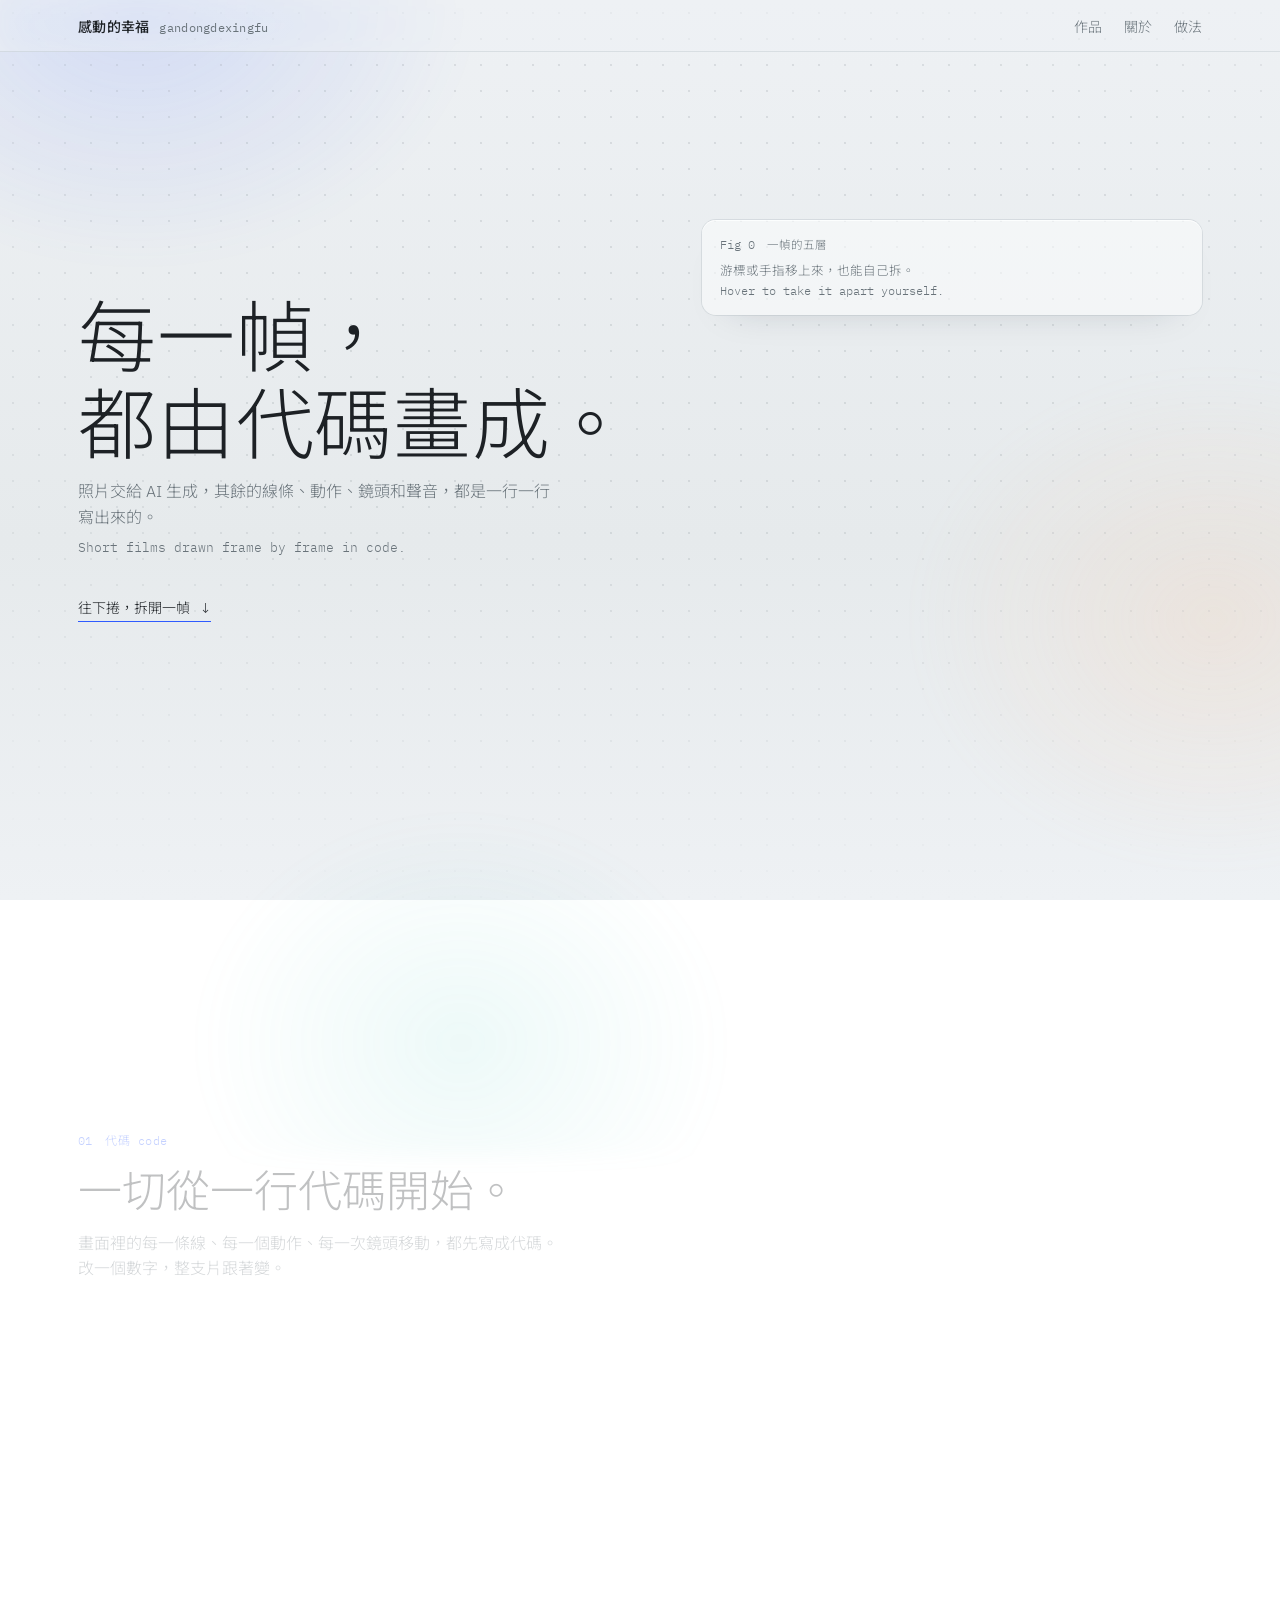
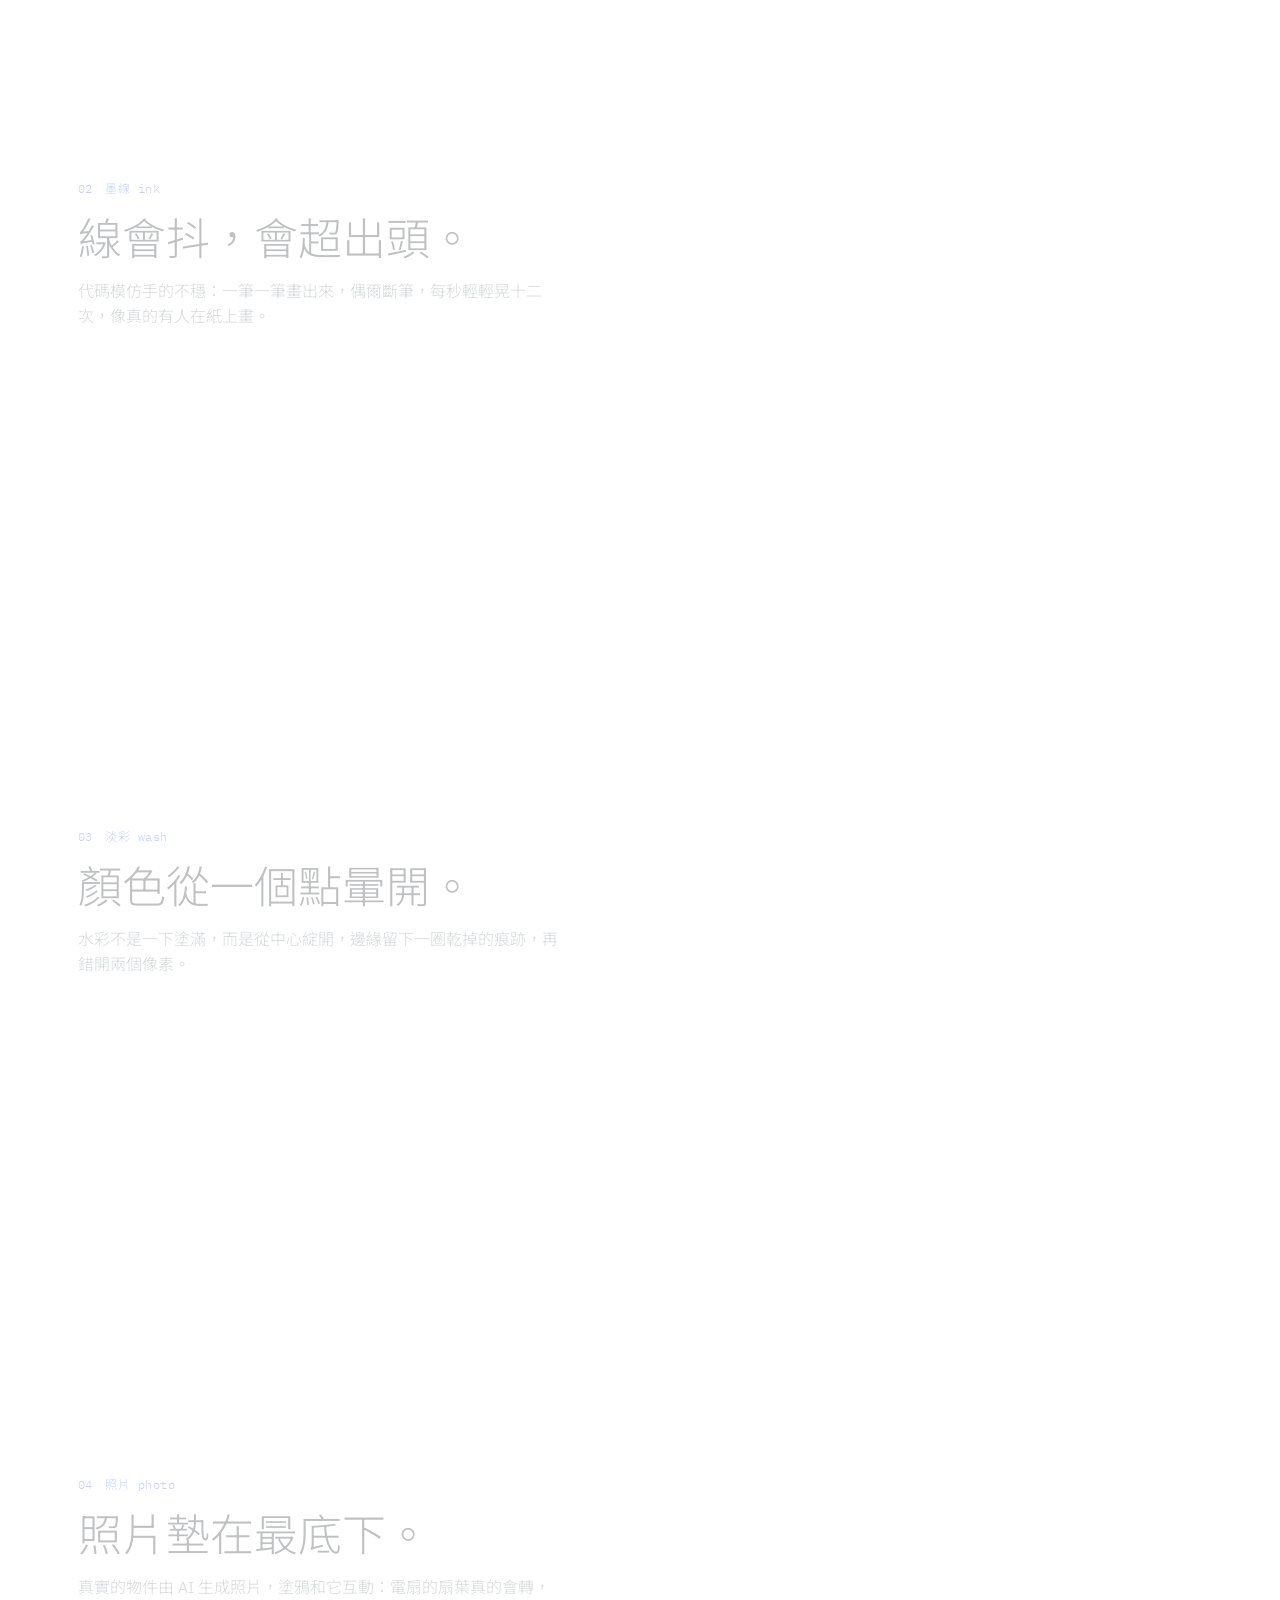
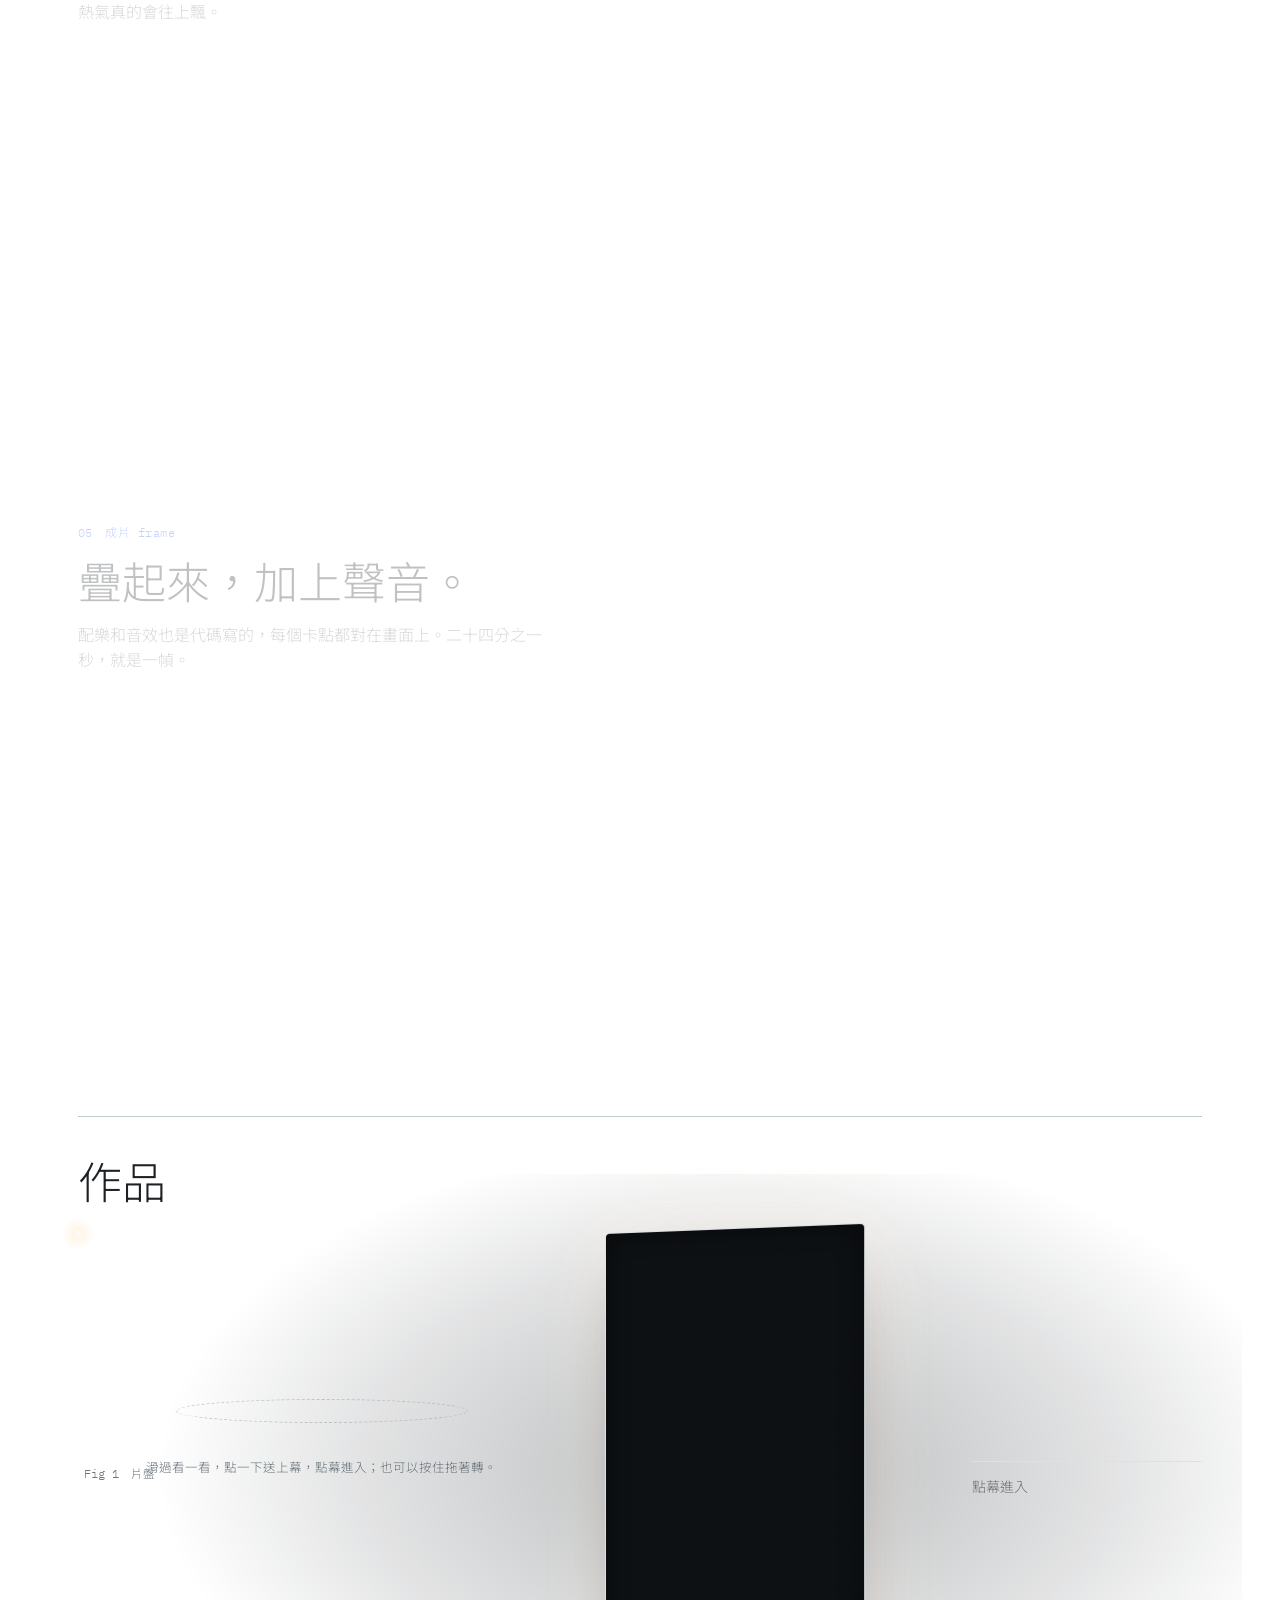
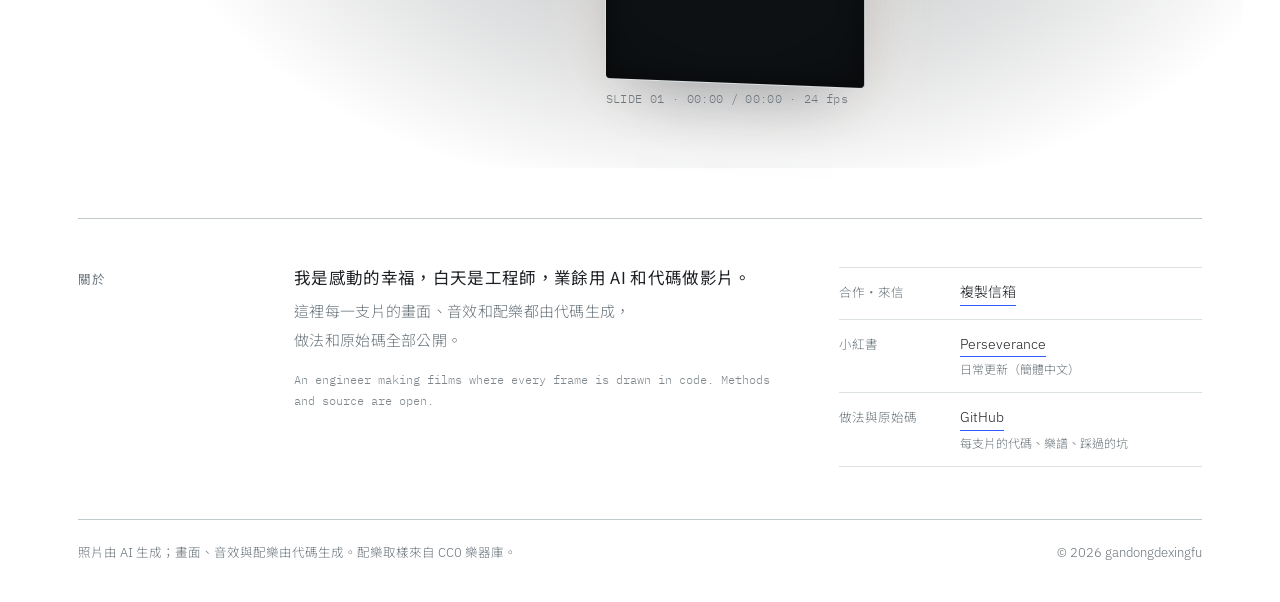
==== commit 69e2f744: "說明欄跟著幕：離幕右緣固定距離（含透視補償），幕變形時字淡出、換好位置再回來；直版字距鬆、橫版緊 Co-Authored-By: Claude Opus 5.5 <noreply@anthropic." ====
--- a/index.html
+++ b/index.html
@@ -201,12 +201,19 @@
   // 幕的形狀跟著片子的畫幅：在固定的位子裡長邊撐滿，寬和高一起變（CSS 的 transition 負責滑順）
   const slot = screen.parentElement;
   let shapeK = 9 / 16;
+  const size = k => { const W = slot.clientWidth, H = slot.clientHeight; return k > W / H ? [W, W / k, W, H] : [H * k, H, W, H]; };
   const fit = k => {
-    const W = slot.clientWidth, H = slot.clientHeight, w = k > W / H ? W : H * k, h = k > W / H ? W / k : H;
+    const [w, h, , H] = size(k);
     screen.style.width = `${Math.round(w)}px`; screen.style.height = `${Math.round(h)}px`;
     sread.style.transform = `translateY(${Math.round(-(H - h) / 2)}px)`; // 讀數貼著幕的下緣走
   };
-  fit(shapeK); addEventListener('resize', () => fit(shapeK));
+  // 右邊的說明跟著幕：永遠離幕的右緣同一段距離（幕窄，字欄就往左靠、變寬）；行距和段距照幕的高矮鬆緊
+  const hug = k => {
+    const [w, , W] = size(k), a = 9 * Math.PI / 180, seen = w * Math.cos(a) * 900 / (900 - w * Math.sin(a)); // 幕有 9° 透視，右緣看起來比實際寬
+    peek.style.marginLeft = `${-Math.round(W - seen)}px`;
+    peek.dataset.shape = k > 1.25 ? 'wide' : k >= .8 ? 'square' : 'tall';
+  };
+  fit(shapeK); hug(shapeK); addEventListener('resize', () => { fit(shapeK); hug(shapeK); });
   // 換片：幕先暗一下，換上新片，再帶一點閃爍亮起來（像真的幻燈機）；畫幅不同時，幕在暗著的時候變形
   let swapT = 0, litT = 0;
   const project = i => {
@@ -215,12 +222,13 @@
     const w = WORKS[i], k = w ? SITE.ratio(w).k : shapeK, morph = Math.abs(k - shapeK) > .01; // 空格「製作中」不改形狀
     clearTimeout(swapT); clearTimeout(litT);
     screen.classList.remove('flick'); screen.classList.add('dark');
-    if (morph) { shapeK = k; fit(k); }
+    if (morph) { shapeK = k; fit(k); peek.classList.add('away'); } // 幕變形時字先淡出，換好位置再回來，不看它一行一行重排
     swapT = setTimeout(() => {
+      if (morph) hug(k);
       if (w) { vid.poster = `media/${w.id}.webp`; vid.src = `media/${w.id}.mp4`; vid.play().catch(() => {}); } else { vid.pause(); vid.removeAttribute('src'); vid.removeAttribute('poster'); vid.load(); }
       text(i); readout();
     }, calm ? 0 : 160);
-    litT = setTimeout(() => { screen.classList.remove('dark'); void screen.offsetWidth; screen.classList.add('flick'); }, calm ? 0 : morph ? 520 : 170);
+    litT = setTimeout(() => { screen.classList.remove('dark'); void screen.offsetWidth; screen.classList.add('flick'); peek.classList.remove('away'); }, calm ? 0 : morph ? 520 : 170);
   };
   // 滑過別張：幕上淡淡浮出它的影子，像對焦前
   const preview = i => {
--- a/assets/site.css
+++ b/assets/site.css
@@ -314,7 +314,7 @@
 :root[data-theme="dark"] .projector::before { display: none; }
 /* 幕的位子是固定的（--sw × --sh），幕在裡面照片子的畫幅變形：長邊撐滿，寬和高同時變；旁邊的字不會跟著跳 */
 .proj-screen { position: relative; z-index: 2; display: grid; grid-template-columns: var(--sw) minmax(0, 1fr); column-gap: 26px; align-items: center; --sw: clamp(250px, 27vw, 340px); --sh: 444px; }
-.screen-slot { grid-column: 1; width: var(--sw); height: var(--sh); display: grid; place-items: center; }
+.screen-slot { grid-column: 1; width: var(--sw); height: var(--sh); display: grid; place-items: center start; } /* 幕靠左：光束打的那一邊不動 */
 .screen { position: relative; display: block; width: 250px; height: 444px; border-radius: 4px; overflow: hidden; background: #0d1013; transform: perspective(900px) rotateY(-9deg); transform-origin: left center;
   box-shadow: 0 0 0 1px var(--faint), 0 0 70px 4px rgb(var(--beam) / .32), 0 30px 60px -30px rgba(15, 25, 50, .5); transition: filter .16s, box-shadow .6s, width .58s var(--ease), height .58s var(--ease); }
 .screen video, .screen .ghost { position: absolute; inset: 0; width: 100%; height: 100%; object-fit: cover; }
@@ -407,3 +407,13 @@
 .work.wide .stage { height: auto; width: min(100%, calc((100svh - 330px) * var(--k))); min-width: min(100%, 480px); }
 .work.wide > div { max-width: 760px; }
 @media (max-width: 860px) { .work.square .stage, .work.wide .stage { width: 100%; min-width: 0; height: auto; } }
+
+/* 說明欄跟著幕：位置由 JS 算（離幕右緣固定 26px），這裡管換片時的淡出淡入和不同畫幅的鬆緊 */
+.proj-text { max-width: 380px; transition: opacity .22s var(--ease), transform .5s var(--ease); }
+.proj-text.away { opacity: 0; transform: translateX(-8px); transition: opacity .16s, transform 0s .16s; }
+.proj-text[data-shape="tall"] h3 { margin-top: 18px; }
+.proj-text[data-shape="tall"] p { margin-top: 16px; line-height: 1.85; }
+.proj-text[data-shape="tall"] .p-go-link { margin-top: 26px; padding-top: 16px; }
+.proj-text[data-shape="wide"] h3 { margin-top: 8px; font-size: 26px; }
+.proj-text[data-shape="wide"] p { margin-top: 8px; line-height: 1.7; }
+.proj-text[data-shape="wide"] .p-go-link { margin-top: 12px; padding-top: 10px; }
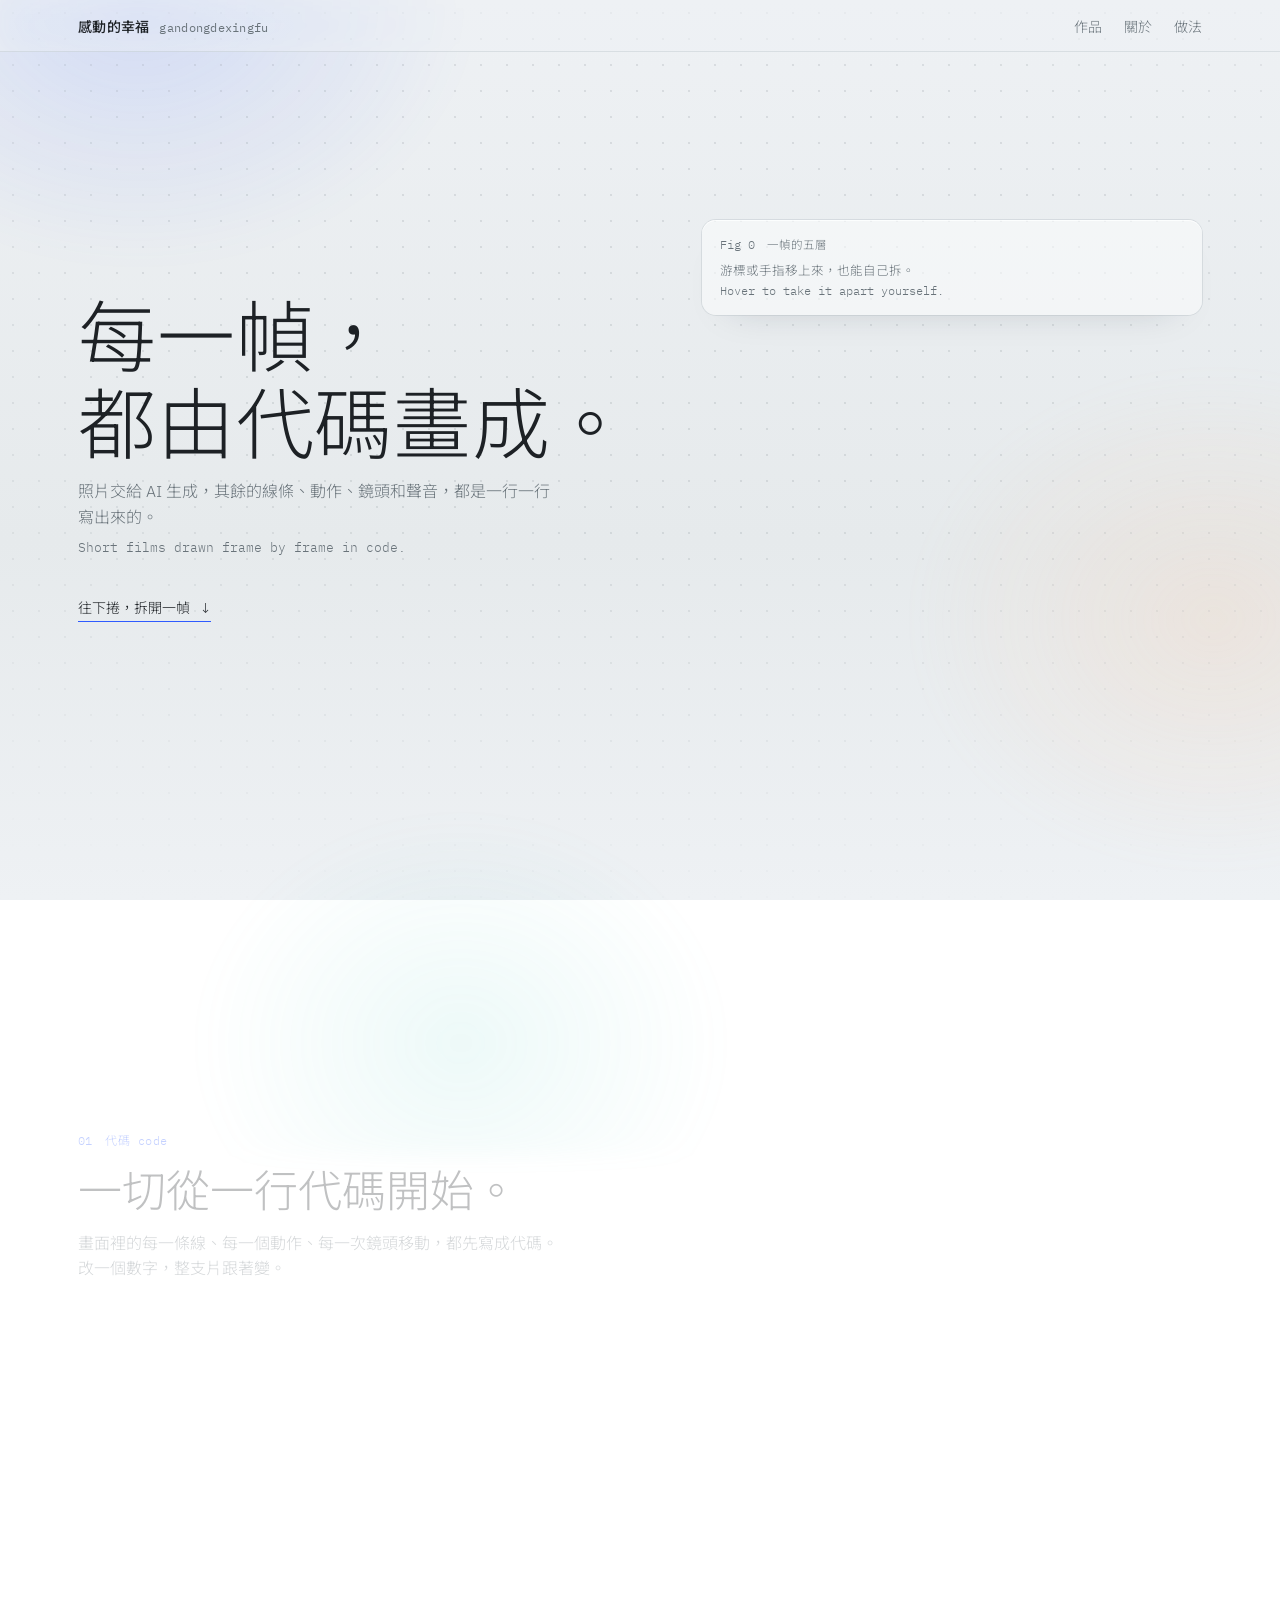
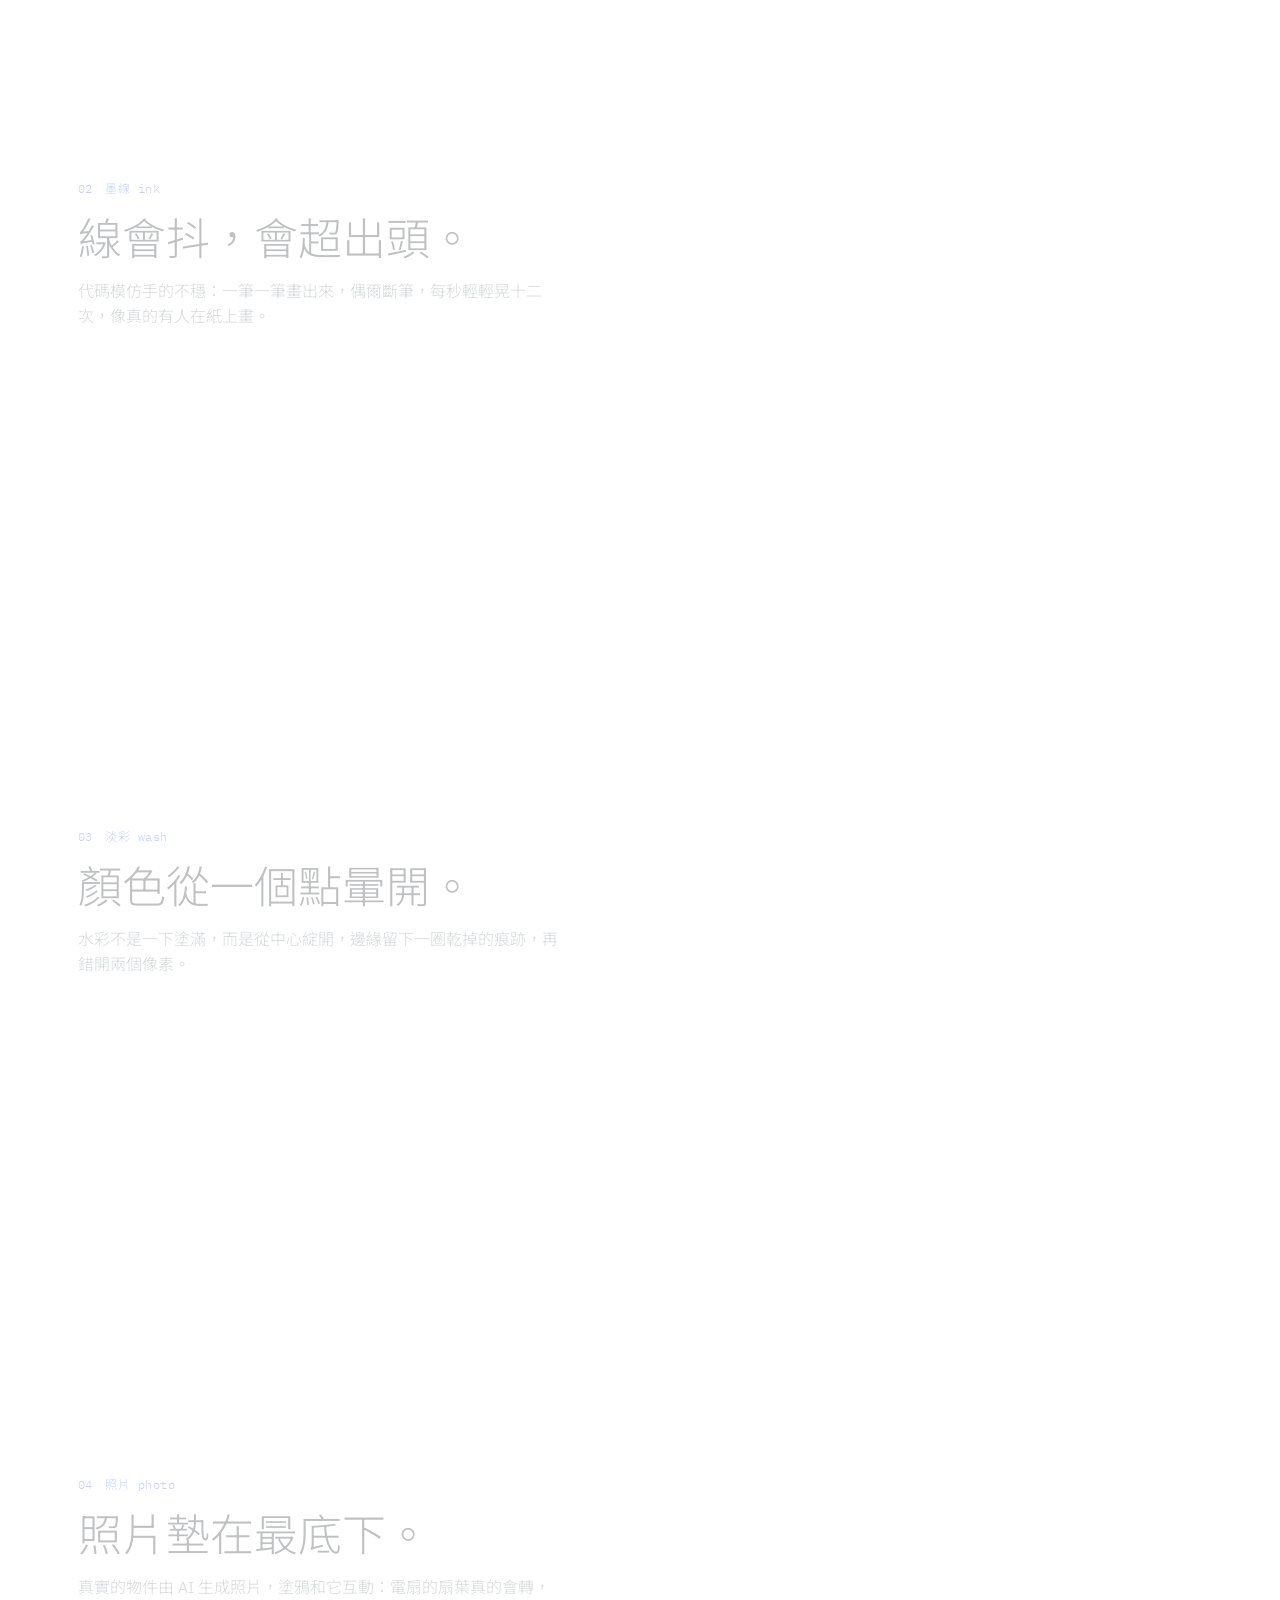
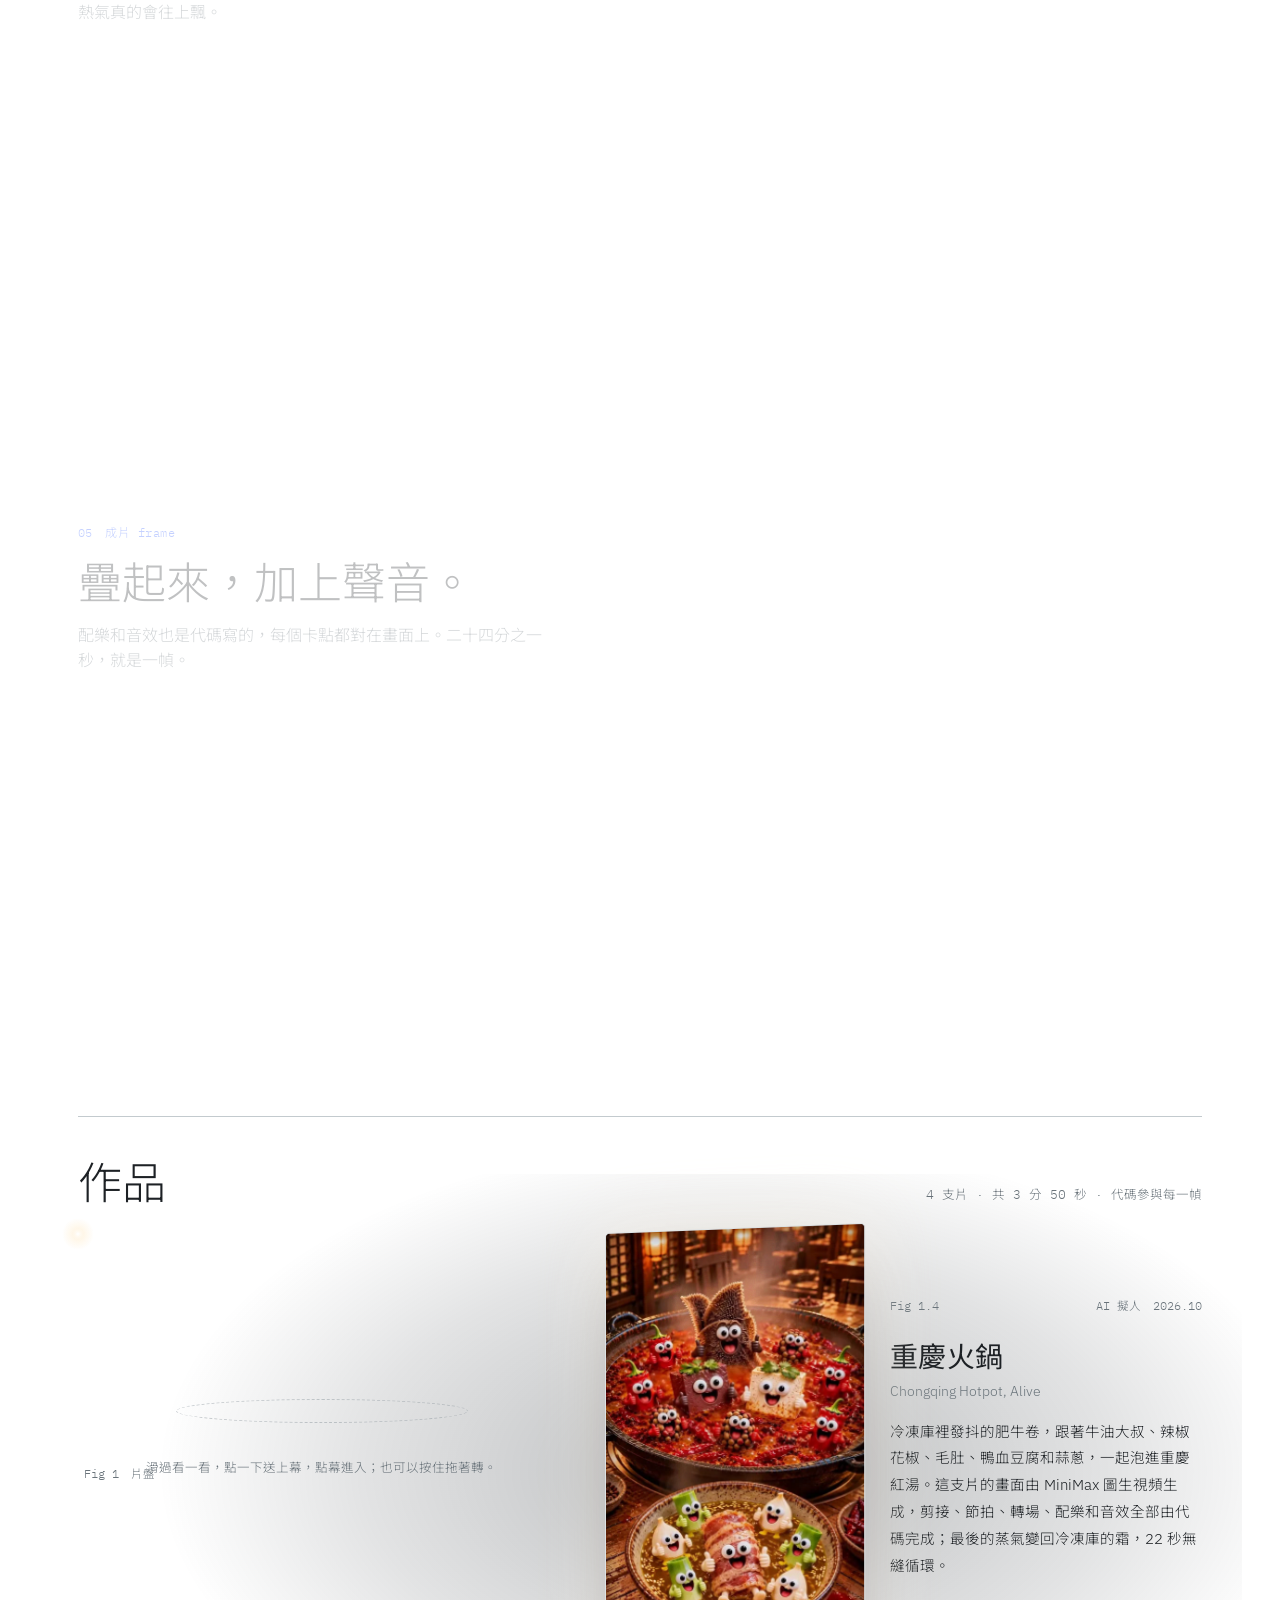
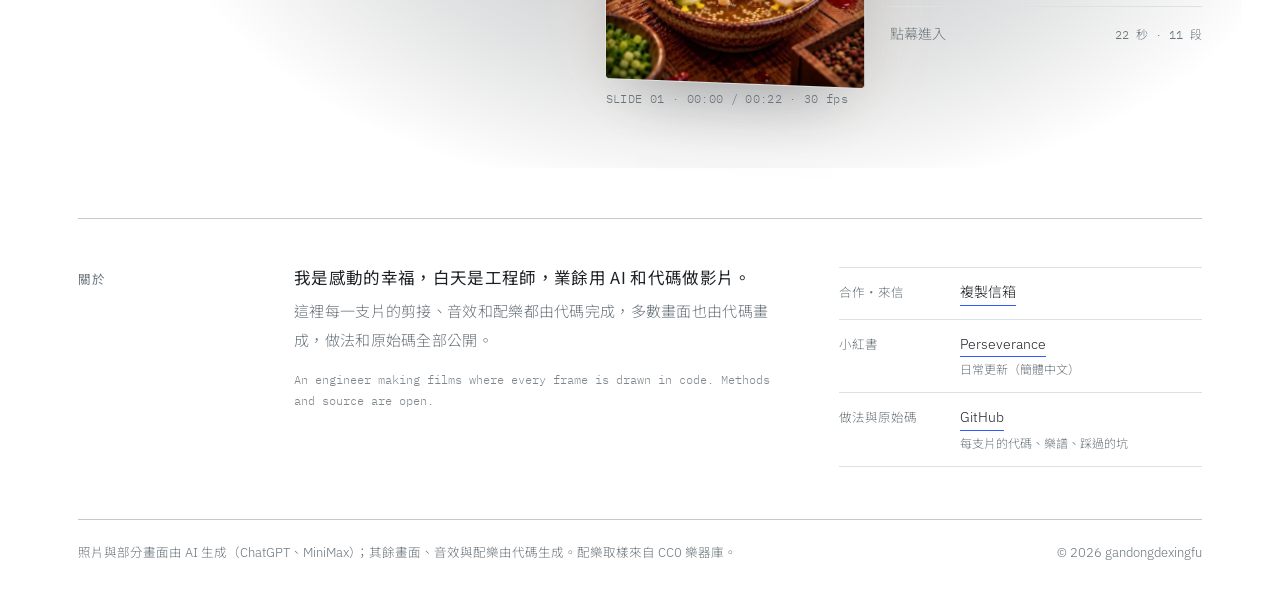
==== commit 7da3f76e: "上架《重慶火鍋》（Fig 1.4，AI 擬人） - media：540×960 網頁版、封面 jpg/webp、指紋、三張代碼→畫面配圖 - works.json 新增作品，章節 11 段；轉盤新增火" ====
--- a/index.html
+++ b/index.html
@@ -106,7 +106,7 @@
     <h2 id="about-h">關於</h2>
     <div class="about-body">
       <p class="lead">我是感動的幸福，白天是工程師，業餘用 AI 和代碼做影片。</p>
-      <p>這裡每一支片的畫面、音效和配樂都由代碼生成，<span class="nb">做法和原始碼全部公開。</span></p>
+      <p>這裡每一支片的剪接、音效和配樂都由代碼完成，多數畫面也由代碼畫成，<span class="nb">做法和原始碼全部公開。</span></p>
       <p class="en">An engineer making films where every frame is drawn in code. Methods and source are open.</p>
     </div>
     <dl class="contact">
@@ -120,7 +120,7 @@
   </section>
 
   <footer>
-    <span>照片由 AI 生成；畫面、音效與配樂由代碼生成。配樂取樣來自 CC0 樂器庫。</span>
+    <span>照片與部分畫面由 AI 生成（ChatGPT、MiniMax）；其餘畫面、音效與配樂由代碼生成。配樂取樣來自 CC0 樂器庫。</span>
     <span>© 2026 gandongdexingfu</span>
   </footer>
 </div>
@@ -155,7 +155,7 @@
 SITE.load('').then(([WORKS, FP]) => {
   const grid = document.getElementById('grid');
   const total = WORKS.reduce((a, w) => a + FP[w.id].dur, 0);
-  document.getElementById('stat').textContent = `${WORKS.length} 支片 · 共 ${Math.floor(total / 60)} 分 ${Math.round(total % 60)} 秒 · 每一幀都是代碼`;
+  document.getElementById('stat').textContent = `${WORKS.length} 支片 · 共 ${Math.floor(total / 60)} 分 ${Math.round(total % 60)} 秒 · 代碼參與每一幀`;
   // 風格篩選：從作品資料自動長出按鈕
   const bar = document.getElementById('filters'), styles = [...new Set(WORKS.map(w => w.style))];
   const mk = (label, key, n) => { const b = document.createElement('button'); b.type = 'button'; b.dataset.key = key; b.setAttribute('aria-pressed', key === '*'); b.innerHTML = `${label}<span>${n}</span>`; bar.appendChild(b); };
@@ -196,7 +196,8 @@
     $('.p-title').textContent = w.title; $('.p-en').textContent = w.en; $('.p-blurb').textContent = w.blurb;
     $('.p-go').textContent = '點幕進入'; $('.p-meta').textContent = `${FP[w.id].dur.toFixed(0)} 秒 · ${w.chapters.length} 段`;
   };
-  const readout = () => { const w = WORKS[onScreen], D = w ? FP[w.id].dur : 0; sread.textContent = `SLIDE ${String(slideNo).padStart(2, '0')} · ${mmss(w ? vid.currentTime : 0)} / ${mmss(D)} · 24 fps`; };
+  const fps = w => { const m = /(\d+)\s*fps/.exec(((w && w.spec) || []).map(r => r[1]).join(' ')); return m ? m[1] : 24; };
+  const readout = () => { const w = WORKS[onScreen], D = w ? FP[w.id].dur : 0; sread.textContent = `SLIDE ${String(slideNo).padStart(2, '0')} · ${mmss(w ? vid.currentTime : 0)} / ${mmss(D)} · ${fps(w)} fps`; };
   vid.addEventListener('timeupdate', readout);
   // 幕的形狀跟著片子的畫幅：在固定的位子裡長邊撐滿，寬和高一起變（CSS 的 transition 負責滑順）
   const slot = screen.parentElement;
